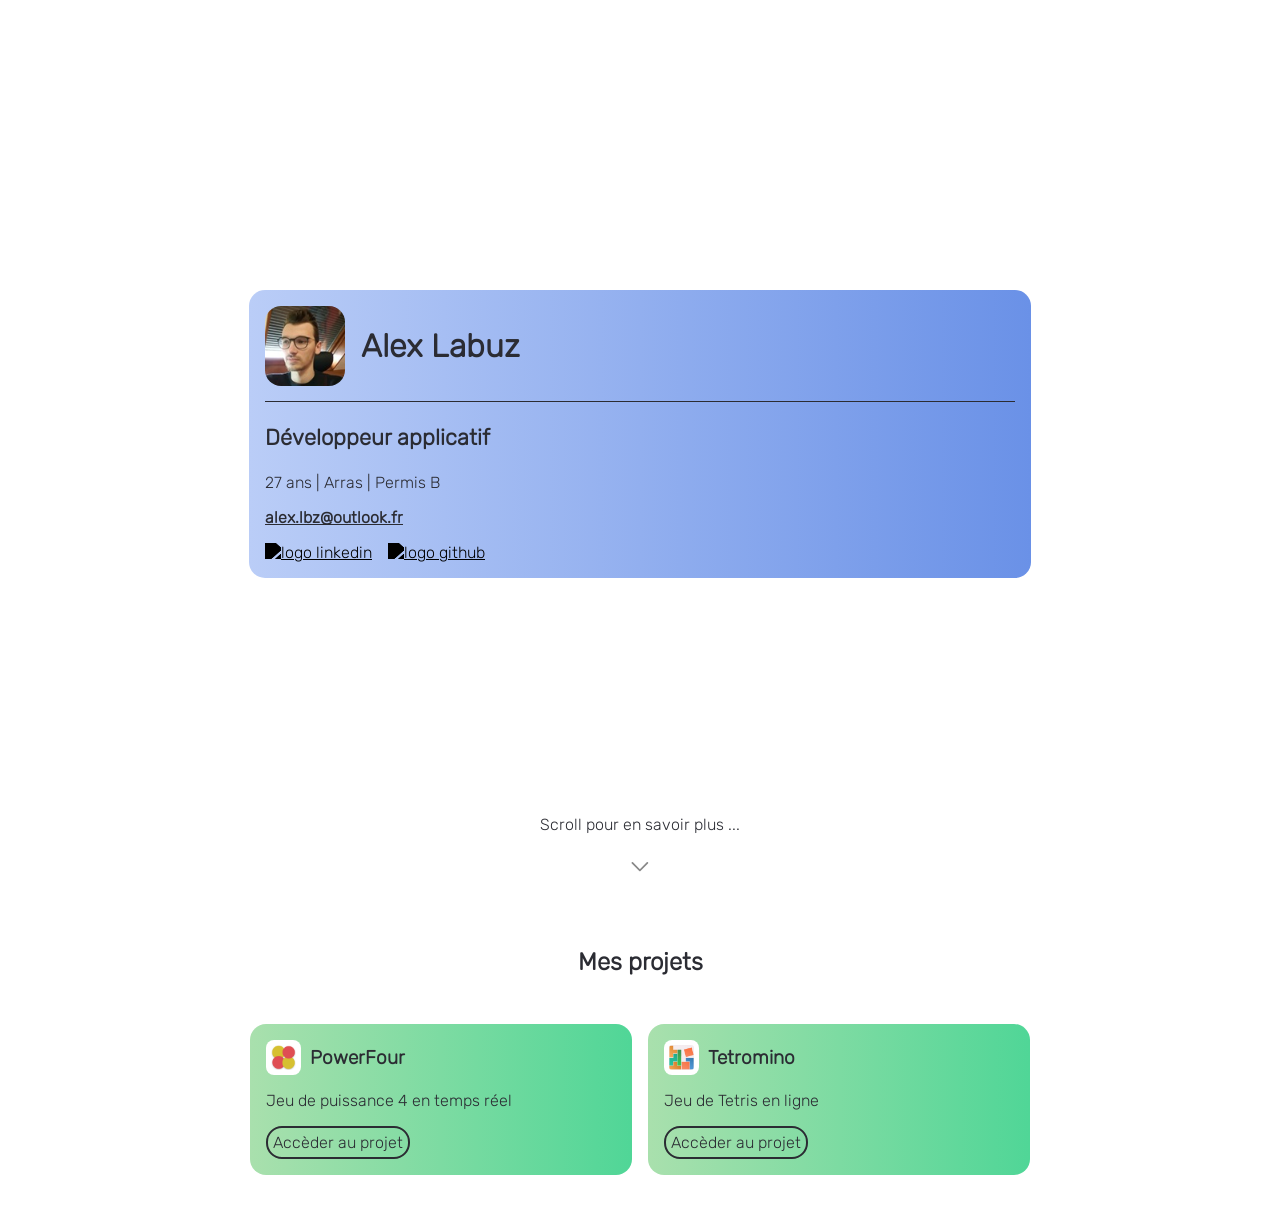
==== index.html @ 3a509311 "Merge branch 'main' of https://github.com/alexlabuz/my_skills" ====
<!doctype html>
<html lang="fr">
<head>
    <meta charset="utf-8">
    <meta name="viewport" content="width=device-width, initial-scale=1">
    <title>Alex Labuz</title>
    <link rel="stylesheet" href="base.css">
    <link rel="stylesheet" href="page.css">
    <link rel="icon" type="image/png" href="person.png" />
    <script defer src="https://umami.alexlabuz.fr/start.js" data-website-id="38d39261-a992-4c1c-b9b9-ffb3fb99ac56"></script>
</head>
<body>
    <div class="up_scroll" id="up_scroll_btn" style="right: -44px;">
        <img src="svg/up-arrow-19.svg" alt="">
    </div>

    <div class="main_section">
        <div class="profil">
            <div class="profil_title">
                <img src="images/profil_photo.jpg" alt="photo de profil"/>
                <h1>Alex Labuz</h1>
            </div>
            <hr class="line_profil">
            <p style="font-size: 22px; font-weight: bold;">Développeur applicatif</p>
            <p>27 ans | Arras | Permis B</p>
            <a class="link_email" href="mailto:alex.lbz@outlook.fr"><p>alex.lbz@outlook.fr</p></a>

            <div class="social_list">
                <a href="https://www.linkedin.com/in/alex-labuz/">
                    <img src="svg/linkedin_logo.svg" alt="logo linkedin">
                </a>
                <a href="https://github.com/alexlabuz">
                    <img src="svg/github_logo.svg" alt="logo github">
                </a>
            </div>
        </div>
        
        <div class="scroll_indication" id="id_scroll">
            <p>Scroll pour en savoir plus ...</p>
            <img src="svg/down-arrow-56.svg" alt=""/>
        </div>
    </div>
<!--
    <h2>Mes compétences</h2>
    <div class="list_bloc competence_background">

        <div class="bloc">
            <h3>Mobile</h3>
            <div class="list_competence">
                <div class="competence">
                    <img src="images/flutte.png" alt="flutter logo" class="bloc_img">
                    <p>Flutter</p>
                </div>
                <div class="competence">
                    <img src="images/kotlin.png" alt="kotlin logo" class="bloc_img">
                    <p>Natif Kotlin</p>
                </div>
                <div class="competence">
                    <img src="images/maui.png" alt="maui logo" class="bloc_img">
                    <p>.NET MAUI</p>
                </div>
            </div>
        </div>

        <div class="bloc">
            <h3>Web</h3>
            <div class="list_competence">
                <div class="competence">
                    <img src="images/javascript.jpg" alt="javascript logo" class="bloc_img">
                    <p>JavaScript</p>
                </div>
                <div class="competence">
                    <img src="images/typescript.png" alt="typescript logo" class="bloc_img">
                    <p>Typescript</p>
                </div>
                <div class="competence">
                    <img src="images/vue.png" alt="vuejs logo" class="bloc_img">
                    <p>Vue.js</p>
                </div>
                <div class="competence">
                    <img src="images/bootstrap.png" alt="bootstrap logo" class="bloc_img">
                    <p>Bootstrap</p>
                </div>
            </div>
        </div>

        <div class="bloc">
            <h3>Backend</h3>
            <div class="list_competence">
                <div class="competence">
                    <img src="images/php.png" alt="php logo" class="bloc_img">
                    <p>PHP</p>
                </div>
                <div class="competence">
                    <img src="images/firebase.png" alt="firebase logo" class="bloc_img">
                    <p>Firebase</p>
                </div>
                <div class="competence">
                    <img src="images/asp_net_core.png" alt="aspnet core logo" class="bloc_img">
                    <p>ASP.NET Core</p>
                </div>
                <div class="competence">
                    <img src="images/node.png" alt="expressjs logo" class="bloc_img">
                    <p>Express.js</p>
                </div>
            </div>
        </div>
        
        <div class="bloc">
            <h3>Cloud</h3>
            <div class="list_competence">
                <div class="competence">
                    <img src="images/heroku.png" alt="heroku logo" class="bloc_img">
                    <p>Heroku</p>
                </div>
                <div class="competence">
                    <img src="images/azure.png" alt="azure logo" class="bloc_img">
                    <p>Azure</p>
                </div>
                <div class="competence">
                    <img src="images/paas.png" alt="" class="bloc_img">
                    <p>PaaS</p>
                </div>
            </div>
        </div>
        
        <div class="bloc">
            <h3>Base de données</h3>
            <div class="list_competence">
                <div class="competence">
                    <img src="images/firebase.png" alt="" class="bloc_img">
                    <p>NoSQL</p>
                </div>
                <div class="competence">
                    <img src="images/mysql.png" alt="mysql logo" class="bloc_img">
                    <p>MySQL</p>
                </div>
                <div class="competence">
                    <img src="images/sqlserver.png" alt="sql server logo" class="bloc_img">
                    <p>SQL Server</p>
                </div>
            </div>
        </div>
        
        <div class="bloc">
            <h3>DevOps</h3>
            <div class="list_competence">
                <div class="competence">
                    <img src="images/azure_devops.png" alt="azure devops logo" class="bloc_img">
                    <p>Azure DevOps</p>
                </div>
                <div class="competence">
                    <img src="images/github.png" alt="github logo" class="bloc_img">
                    <p>GitHub</p>
                </div>
            </div>
        </div>
    </div>

    <div class="list_bloc competence_background">
        <div class="bloc language">
            <h3>Languages</h3>
            <div class="list_langage">
                <p>JavaScript</p>
                <p>Typescript</p>
                <p>Dart</p>
                <p>C#</p>
                <p>PHP</p>
                <p>Python</p>
                <p>SQL</p>
            </div>
        </div>
    </div>
-->
    <h2>Mes projets</h2>
    
    <div class="list_bloc project_background">

        <div class="bloc">
            <div class="title_project">
                <img class="bloc_img" src="images/powerfour.png" alt="powerfour logo"/>
                <h3>PowerFour</h3>
            </div>
            <p>Jeu de puissance 4 en temps réel</p>
            <a class="bloc_button" href="https://powerfour.alexlabuz.fr" target="_blank">Accèder au projet</a>
        </div>
    
        
        <div class="bloc">
            <div class="title_project">
                <img class="bloc_img" src="images/tetromino.png" alt="tetromino logo"/>
                <h3>Tetromino</h3>
            </div>
            <p>Jeu de Tetris en ligne</p>
            <a class="bloc_button" href="https://tetromino.alexlabuz.fr" target="_blank">Accèder au projet</a>
        </div>
    </div>

    <script src="script.js"></script>
</body>
</html>
---- base.css ----
@import url(page.css);

:root {
    --primary-color: #6a91e7;
    --secondary-color: #bacdf7;
    --background-color: #ffffff;
    --foreground-color: #2b2c33;

    --gradient-color-competence: linear-gradient(90deg, #ebc19f, #ecac77);
    --gradient-color-project: linear-gradient(90deg, #a9e0ad, #50d697);
}

@media (prefers-color-scheme: dark) {
    :root {
        --primary-color: #173064;
        --secondary-color: #4a5b83;
        --background-color: #0c141b;
        --foreground-color: #E0E1DD;
        
        --gradient-color-competence: linear-gradient(90deg, #7c6654, #694c34);
        --gradient-color-project: linear-gradient(90deg, #608062, #286d4d);
    }
}

@font-face {
    font-family: "Robik";
    src: url("Rubik-VariableFont_wght.woff2");
}

body{
    margin: 0;
    font-family: "Robik";
    background-color: var(--background-color);
    color: var(--foreground-color);
    display: flex;
    flex-direction: column;
    align-items: center;
    margin-bottom: 2em;
    animation: startAnimation 1s;
}

@keyframes startAnimation {
    from{opacity: 0;}
    to{opacity: 1;}
}

.main_section{
    height: 100vh;
    text-align: left;
}

/* Override element style */

h2{
    margin: 2em 0px 2em 0;
}

hr{
    background-color: var(--foreground-color);
    height: 1px;
    border: none;
}

/* Other */

.up_scroll{
    position: fixed;
    background-color: var(--foreground-color);
    bottom: 1em;
    right: 1em;
    padding: 7px;
    border-radius: 8px;
    width: 30px;
    height: 30px;
    cursor: pointer;
    transition: 0.5s;
}

.up_scroll img{
    width: 30px;
    filter: brightness(15);
}

@media (prefers-color-scheme: dark) {
    .up_scroll img{
        filter: none;
    }
}
---- page.css ----
/* --- background --- */
.diploma_background .bloc{
    background: var(--gradient-color-diploma);
}

.competence_background .bloc{
    background: var(--gradient-color-competence);
}

.project_background .bloc{
    background: var(--gradient-color-project);
}

/* --- Bloc system --- */

.list_bloc{
    display: flex;
    flex-wrap: wrap;
    justify-content: center;
    width: 100%;
    max-width: 1200px;
    gap: 1em;
}

.bloc{
    max-width: 350px;
    width: 82%;
    border-radius: 1em;
    padding: 1em;
}

.bloc h3{
    margin: 0;
    margin-bottom: 8px;
}

.bloc .bloc_button{
    display: inline-block;
    padding: 5px;
    border: 2px solid var(--foreground-color);
    color: var(--foreground-color);
    border-radius: 1em;
    cursor: pointer;
    transition: 0.5s;
    text-decoration: none;
    font-family: "Robik";
}

.bloc .bloc_button:hover{
    background-color: var(--background-color);
    color: var(--foreground-color);
}

.bloc .bloc_img{
    width: 25px;
    height: 25px;
    object-fit: contain;
    border-radius: 8px;
    padding: 5px;
    background-color: white;
}

/* --- Home page --- */

.main_section{
    display: flex;
    justify-content: center;
    align-items: center;
    width: 100%;
}

.profil{
    background: linear-gradient(90deg,var(--secondary-color), var(--primary-color));
    padding: 1em;
    border-radius: 1em;
    max-width: 750px;
    width: 82%;
    margin-bottom: 2em;
}

.profil_title{
    display: flex;
    gap: 1em;
    margin-bottom: 15px;
}

.profil_title img{
    width: 80px;
    height: 80px;
    border-radius: 1em;
}

.social_list{
    display: flex;
    gap: 1em;
}

.social_list img{
    height: 25px;
    filter: brightness(0);
}

.link_email{
    font-weight: bold;
    color: var(--foreground-color);
}

.scroll_indication{
    position: absolute;
    bottom: 1em;
    text-align: center;
    cursor: pointer;
}

.scroll_indication img{
    width: 30px;
    position: relative;
    animation: arrow_arrow_animation 2s infinite;
}

@keyframes arrow_arrow_animation {
    0%   {top: 0;}
    50%  {top: 0;}
    75%  {top: 12px;}
    100% {top: 0;}
}

@media (prefers-color-scheme: dark) {
    .profil, .bloc{
        box-shadow: 0 0 0;
    }
    .social_list img, .scroll_indication img{
        filter: brightness(15);
    }
    .link_email{
        color: var(--foreground-color);
    }
}

/* --- Mes compétences page --- */

.list_competence{
    display: flex;
    flex-direction: column;
    gap: 11px;
}

.competence{
    display: flex;
    align-items: center;
    gap: 1em;
}

.competence p {
    margin: 0;
    font-weight: bold;
}

.language{
    width: max-content;
    max-width: none;
    margin-top: 2em;
}

.language .list_langage {
    display: flex;
    flex-wrap: wrap;
    gap: 12px;
}

.language .list_langage p {
    margin: 0;
}

/* --- Mes projets --- */

.title_project{
    display: flex;
    align-items: center;
    gap: 9px;
}

.title_project h3 {
    margin: 0;
}
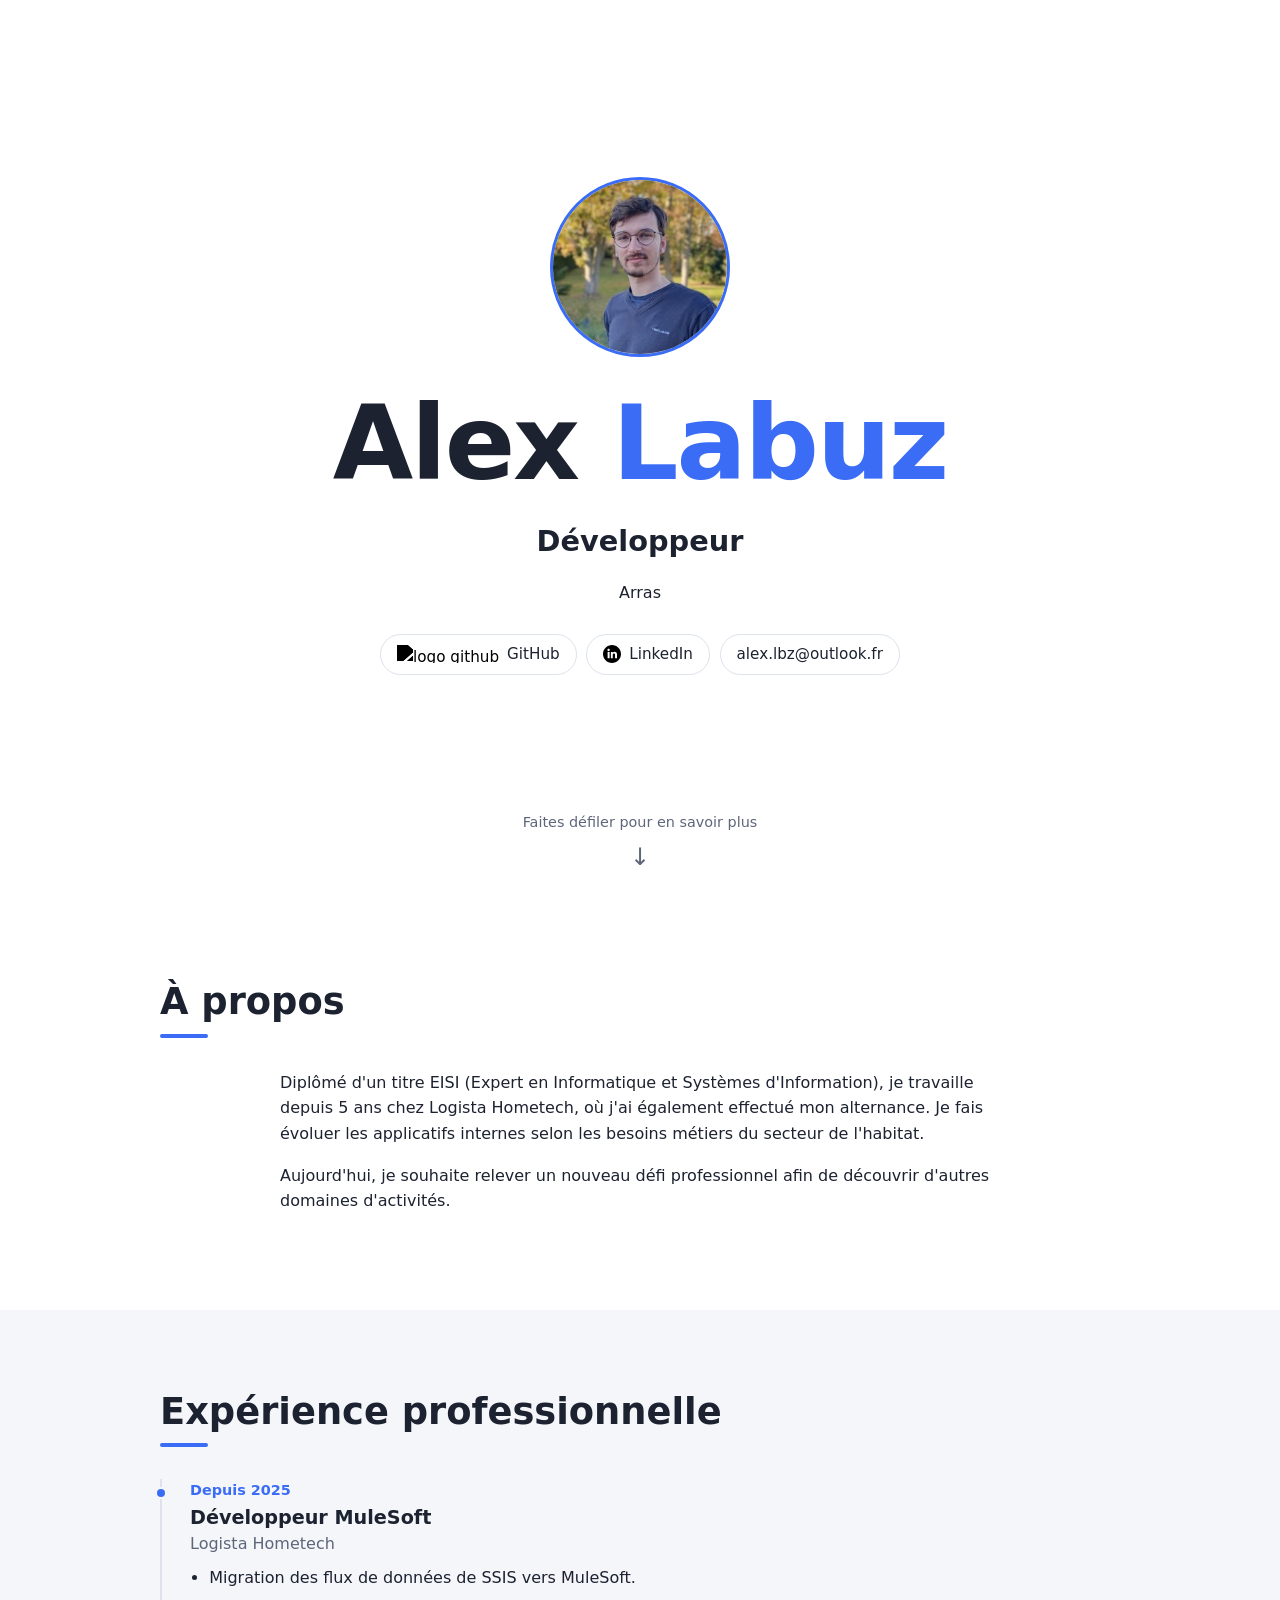
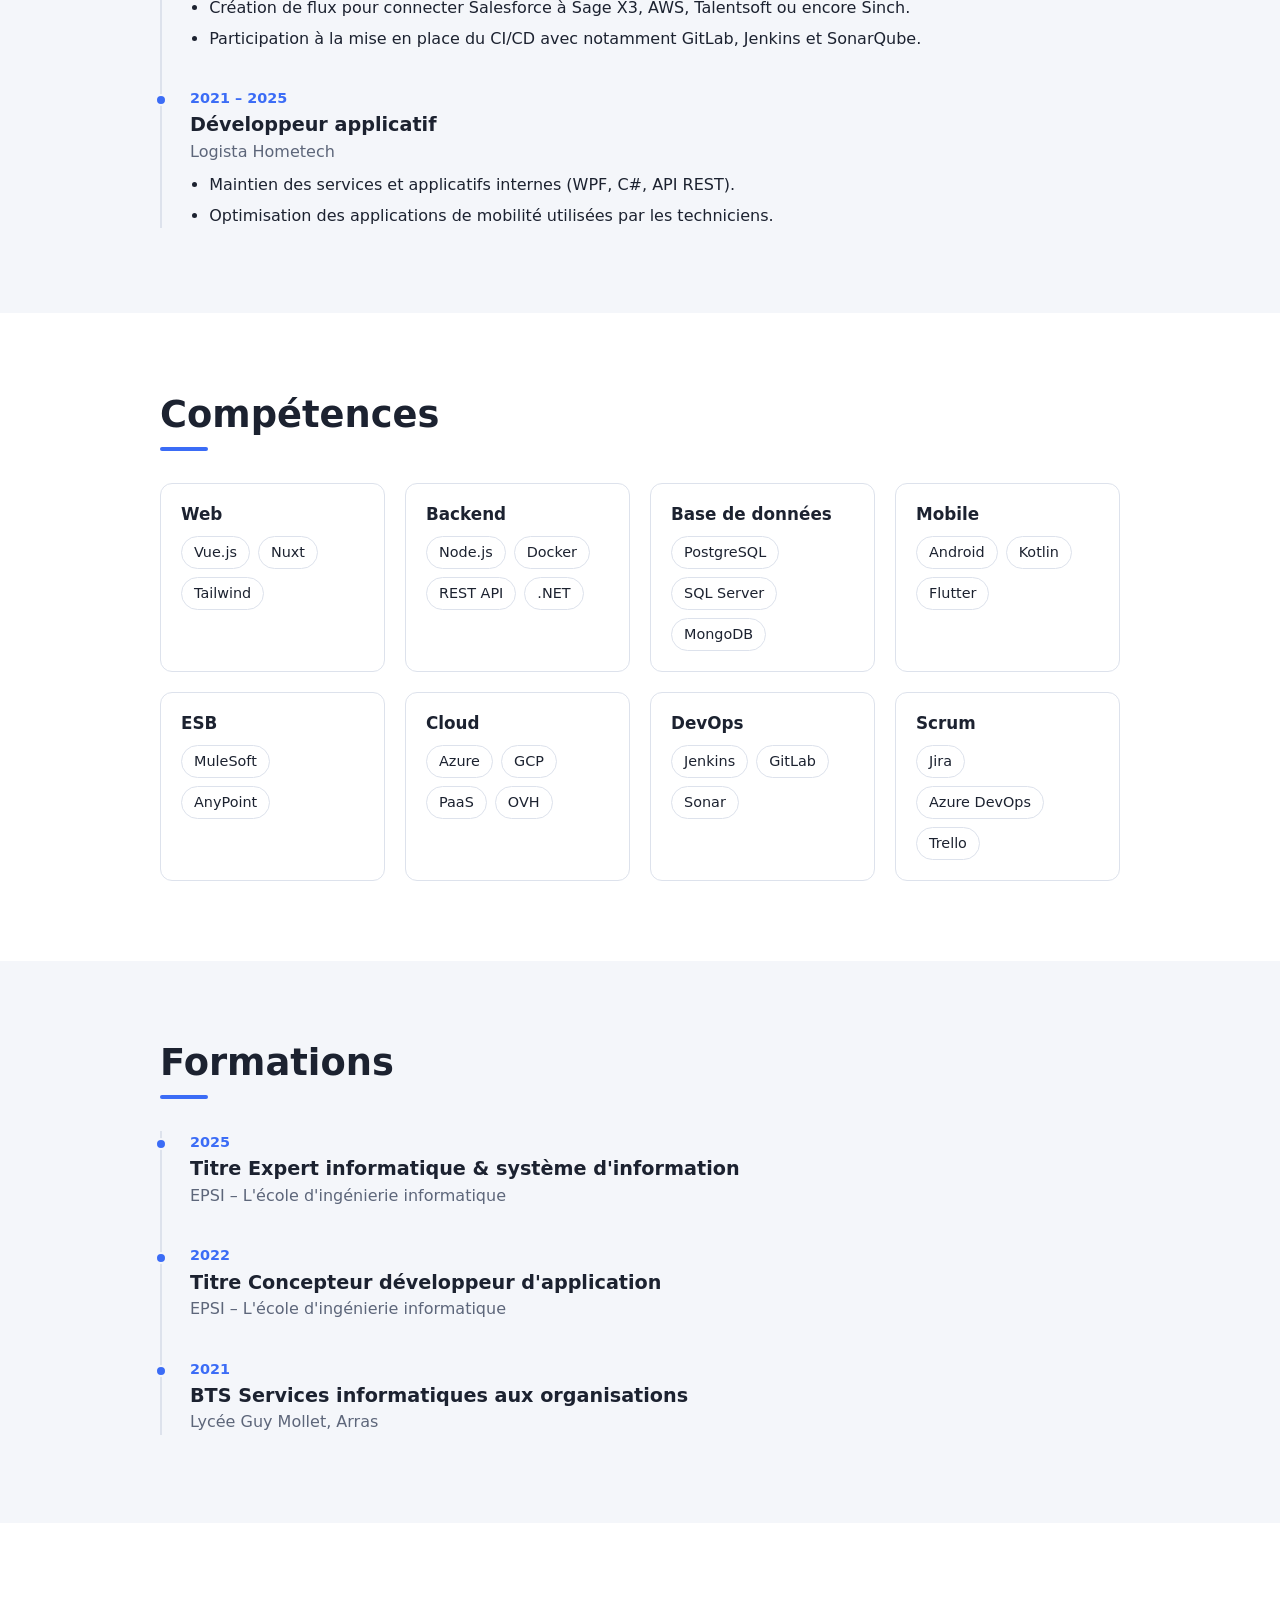
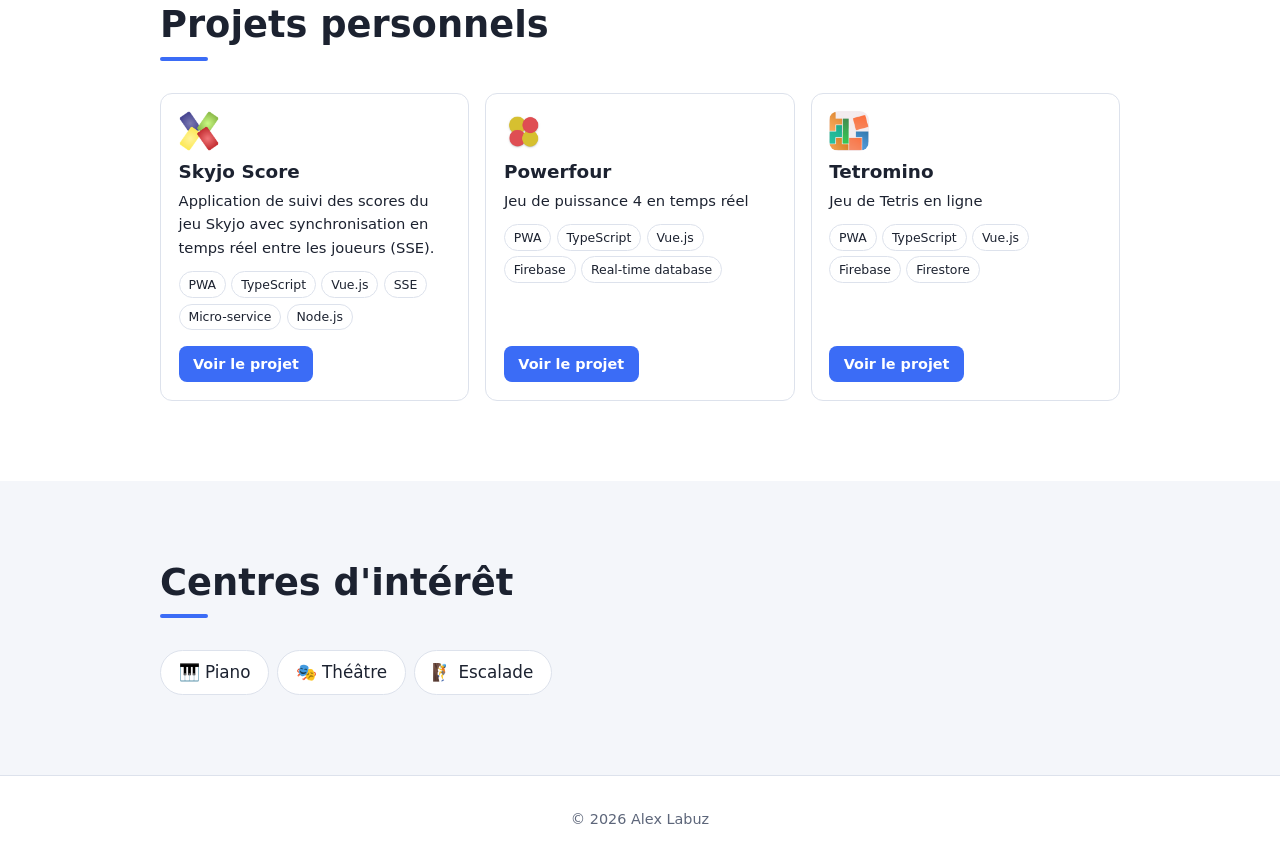
==== commit df441f62: "initial refonte" ====
--- a/index.html
+++ b/index.html
@@ -1,201 +1,322 @@
-<!doctype html>
+<!DOCTYPE html>
 <html lang="fr">
 <head>
-    <meta charset="utf-8">
-    <meta name="viewport" content="width=device-width, initial-scale=1">
-    <title>Alex Labuz</title>
-    <link rel="stylesheet" href="base.css">
-    <link rel="stylesheet" href="page.css">
-    <link rel="icon" type="image/png" href="person.png" />
-    <script defer src="https://umami.alexlabuz.fr/start.js" data-website-id="38d39261-a992-4c1c-b9b9-ffb3fb99ac56"></script>
+  <meta charset="UTF-8">
+  <meta name="viewport" content="width=device-width, initial-scale=1">
+
+  <!-- Indique au navigateur que la page gère le clair ET le sombre -->
+  <meta name="color-scheme" content="light dark">
+
+  <title>Alex Labuz</title>
+  <meta name="description" content="Portfolio d'Alex Labuz, développeur Full-Stack : Vue.js, Node.js, .NET, MuleSoft.">
+
+  <link rel="stylesheet" href="style.css">
+  <link rel="icon" type="image/png" href="person.png" />
+  <script src="script.js" defer></script>
+  <script defer src="https://umami.alexlabuz.fr/start.js" data-website-id="38d39261-a992-4c1c-b9b9-ffb3fb99ac56"></script>
 </head>
+
 <body>
     <div class="up_scroll" id="up_scroll_btn" style="right: -44px;">
         <img src="svg/up-arrow-19.svg" alt="">
     </div>
 
-    <div class="main_section">
-        <div class="profil">
-            <div class="profil_title">
-                <img src="images/profil_photo.jpg" alt="photo de profil"/>
-                <h1>Alex Labuz</h1>
-            </div>
-            <hr class="line_profil">
-            <p style="font-size: 22px; font-weight: bold;">Développeur applicatif</p>
-            <p>27 ans | Arras | Permis B</p>
-            <a class="link_email" href="mailto:alex.lbz@outlook.fr"><p>alex.lbz@outlook.fr</p></a>
-
-            <div class="social_list">
-                <a href="https://www.linkedin.com/in/alex-labuz/">
-                    <img src="svg/linkedin_logo.svg" alt="logo linkedin">
-                </a>
-                <a href="https://github.com/alexlabuz">
-                    <img src="svg/github_logo.svg" alt="logo github">
-                </a>
-            </div>
-        </div>
+  <!-- =====================================================================
+       COMMENT MODIFIER CE FICHIER ?
+       - Chaque section est délimitée par un grand commentaire.
+       - Pour changer un texte : modifie-le directement.
+       - Pour ajouter un élément (expérience, projet, formation, compétence) :
+         copie un bloc existant et colle-le juste à côté.
+       - Pour ajouter une image : remplace le bloc <div class="placeholder">
+         par <img src="images/mon-image.jpg" alt="Description">
+       ===================================================================== -->
+
+
+  <!-- =====================================================================
+       1. HERO (écran d'accueil en plein écran)
+       ===================================================================== -->
+  <header class="hero" id="accueil">
+    <div class="hero__content">
+
+      <!-- IMAGE : ta photo de profil
+           Remplace le <div> par : <img class="hero__photo" src="images/photo.jpg" alt="Alex Labuz"> -->
+      <img class="hero__photo" src="./images/profil.webp" alt="Alex Labuz">
+
+      <h1 class="hero__name">Alex <span class="accent">Labuz</span></h1>
+      <p class="hero__role">Développeur</p>
+      <p class="hero__city">Arras</p>
+
+      <!-- ACCÈS RAPIDES + CONTACT
+           Pour ajouter un lien : copie une ligne <li> et change l'adresse (href) et le texte.
+           Pour en supprimer un : supprime simplement la ligne. -->
+      <ul class="quick-links">
+        <li>
+          <a class="quick-link" href="https://github.com/alexlabuz" target="_blank" rel="noopener">
+            <span><img src="./svg/github_logo.svg" alt="logo github" /></span>
+            <span>GitHub</span>
+          </a>
+       </li>
+        <li>
+          <a class="quick-link" href="https://www.linkedin.com/in/alex-labuz/" target="_blank" rel="noopener">
+            <span><img src="./svg/linkedin_logo.svg" alt="logo github" /></span>
+            <span>LinkedIn</span>
+          </a>
+        </li>
+        <li><a class="quick-link" href="mailto:alex.lbz@outlook.fr">alex.lbz@outlook.fr</a></li>
+      </ul>
+    </div>
+
+    <!-- Indication de scroll : cliquable, descend vers la section suivante -->
+    <a class="hero__scroll" href="#apropos">
+      <span>Faites défiler pour en savoir plus</span>
+      <span class="hero__arrow" aria-hidden="true">↓</span>
+    </a>
+  </header>
+
+
+  <!-- Barre de navigation (apparaît une fois le hero passé) -->
+  <nav class="nav" aria-label="Navigation principale">
+    <a class="nav__brand" href="#accueil">Alex Labuz</a>
+    <ul class="nav__links">
+      <li><a href="#apropos">À propos</a></li>
+      <li><a href="#experience">Expérience</a></li>
+      <li><a href="#competences">Compétences</a></li>
+      <li><a href="#formations">Formations</a></li>
+      <li><a href="#projets">Projets</a></li>
+    </ul>
+  </nav>
+
+
+  <main>
+
+    <!-- =====================================================================
+         2. À PROPOS
+         ===================================================================== -->
+    <section class="section" id="apropos">
+      <h2 class="section__title">À propos</h2>
+
+      <div class="about">
+        <div class="about__text">
+          <p>
+            Diplômé d'un titre EISI (Expert en Informatique et Systèmes d'Information),
+            je travaille depuis 5 ans chez Logista Hometech, où j'ai également effectué mon alternance.
+            Je fais évoluer les applicatifs internes selon les besoins métiers du secteur de l'habitat.
+          </p>
+          <p>
+            Aujourd'hui, je souhaite relever un nouveau défi professionnel afin de découvrir
+            d'autres domaines d'activités.
+          </p>
+        </div>
+      </div>
+    </section>
+
+
+    <!-- =====================================================================
+         3. EXPÉRIENCE PROFESSIONNELLE
+         Pour ajouter une expérience : copie un bloc <article class="timeline__item">
+         ===================================================================== -->
+    <section class="section section--alt" id="experience">
+      <h2 class="section__title">Expérience professionnelle</h2>
+
+      <div class="timeline">
+
+        <article class="timeline__item">
+          <p class="timeline__date">Depuis 2025</p>
+          <h3 class="timeline__title">Développeur MuleSoft</h3>
+          <p class="timeline__place">Logista Hometech</p>
+          <ul>
+            <li>Migration des flux de données de SSIS vers MuleSoft.</li>
+            <li>Création de flux pour connecter Salesforce à Sage X3, AWS, Talentsoft ou encore Sinch.</li>
+            <li>Participation à la mise en place du CI/CD avec notamment GitLab, Jenkins et SonarQube.</li>
+          </ul>
+        </article>
+
+        <article class="timeline__item">
+          <p class="timeline__date">2021 – 2025</p>
+          <h3 class="timeline__title">Développeur applicatif</h3>
+          <p class="timeline__place">Logista Hometech</p>
+          <ul>
+            <li>Maintien des services et applicatifs internes (WPF, C#, API REST).</li>
+            <li>Optimisation des applications de mobilité utilisées par les techniciens.</li>
+          </ul>
+        </article>
+
+      </div>
+    </section>
+
+
+    <!-- =====================================================================
+         4. COMPÉTENCES
+         Pour ajouter une catégorie : copie un bloc <div class="skill">
+         Pour ajouter une compétence : ajoute un <li> dans la liste
+         ===================================================================== -->
+    <section class="section" id="competences">
+      <h2 class="section__title">Compétences</h2>
+
+      <div class="skills">
+
+        <div class="skill">
+          <h3>Web</h3>
+          <ul class="tags">
+            <li>Vue.js</li><li>Nuxt</li><li>Tailwind</li>
+          </ul>
+        </div>
+
+        <div class="skill">
+          <h3>Backend</h3>
+          <ul class="tags">
+            <li>Node.js</li><li>Docker</li><li>REST API</li><li>.NET</li>
+          </ul>
+        </div>
+
+        <div class="skill">
+          <h3>Base de données</h3>
+          <ul class="tags">
+            <li>PostgreSQL</li><li>SQL Server</li><li>MongoDB</li>
+          </ul>
+        </div>
+
+        <div class="skill">
+          <h3>Mobile</h3>
+          <ul class="tags">
+            <li>Android</li><li>Kotlin</li><li>Flutter</li>
+          </ul>
+        </div>
+
+        <div class="skill">
+          <h3>ESB</h3>
+          <ul class="tags">
+            <li>MuleSoft</li><li>AnyPoint</li>
+          </ul>
+        </div>
+
+        <div class="skill">
+          <h3>Cloud</h3>
+          <ul class="tags">
+            <li>Azure</li><li>GCP</li><li>PaaS</li><li>OVH</li>
+          </ul>
+        </div>
+
+        <div class="skill">
+          <h3>DevOps</h3>
+          <ul class="tags">
+            <li>Jenkins</li><li>GitLab</li><li>Sonar</li>
+          </ul>
+        </div>
+
+        <div class="skill">
+          <h3>Scrum</h3>
+          <ul class="tags">
+            <li>Jira</li><li>Azure DevOps</li><li>Trello</li>
+          </ul>
+        </div>
+
+      </div>
+    </section>
+
+
+    <!-- =====================================================================
+         5. FORMATIONS
+         ===================================================================== -->
+    <section class="section section--alt" id="formations">
+      <h2 class="section__title">Formations</h2>
+
+      <div class="timeline">
+
+        <article class="timeline__item">
+          <p class="timeline__date">2025</p>
+          <h3 class="timeline__title">Titre Expert informatique &amp; système d'information</h3>
+          <p class="timeline__place">EPSI – L'école d'ingénierie informatique</p>
+        </article>
+
+        <article class="timeline__item">
+          <p class="timeline__date">2022</p>
+          <h3 class="timeline__title">Titre Concepteur développeur d'application</h3>
+          <p class="timeline__place">EPSI – L'école d'ingénierie informatique</p>
+        </article>
+
+        <article class="timeline__item">
+          <p class="timeline__date">2021</p>
+          <h3 class="timeline__title">BTS Services informatiques aux organisations</h3>
+          <p class="timeline__place">Lycée Guy Mollet, Arras</p>
+        </article>
+
+      </div>
+    </section>
+
+
+    <!-- =====================================================================
+         6. PROJETS PERSONNELS
+         Pour ajouter un projet : copie un bloc <article class="project">
+         ===================================================================== -->
+    <section class="section" id="projets">
+      <h2 class="section__title">Projets personnels</h2>
+
+      <div class="projects">
+
+        <article class="project">
+          <div class="project__body">
+            <img class="project__image" src="./images/skyjoscore.png" alt="logo skyjo score">
+            <h3 class="project__title">Skyjo Score</h3>
+            <p>
+              Application de suivi des scores du jeu Skyjo avec synchronisation
+              en temps réel entre les joueurs (SSE).
+            </p>
+            <ul class="tags">
+              <li>PWA</li><li>TypeScript</li><li>Vue.js</li><li>SSE</li><li>Micro-service</li><li>Node.js</li>
+            </ul>
+            <!--<p class="project__note">En production : ~120 utilisateurs mensuels</p>-->
+            <a class="button" href="https://skyjoscore.allavi.fr/" target="_blank" rel="noopener">Voir le projet</a>
+          </div>
+        </article>
+
+        <article class="project">
+          <div class="project__body">
+            <img class="project__image" src="./images/powerfour.png" alt="logo powerfour">
+            <h3 class="project__title">Powerfour</h3>
+            <p>Jeu de puissance 4 en temps réel</p>
+            <ul class="tags">
+              <li>PWA</li><li>TypeScript</li><li>Vue.js</li><li>Firebase</li><li>Real-time database</li>
+            </ul>
+            <a class="button" href="https://powerfour.alexlabuz.fr/" target="_blank" rel="noopener">Voir le projet</a>
+          </div>
+        </article>
+
+        <article class="project">
+          <div class="project__body">
+            <img class="project__image" src="./images/tetromino.png" alt="logo tetromino">
+            <h3 class="project__title">Tetromino</h3>
+            <p>Jeu de Tetris en ligne</p>
+            <ul class="tags">
+              <li>PWA</li><li>TypeScript</li><li>Vue.js</li><li>Firebase</li><li>Firestore</li>
+            </ul>
+            <a class="button" href="https://tetromino.alexlabuz.fr/" target="_blank" rel="noopener">Voir le projet</a>
+          </div>
+        </article>
         
-        <div class="scroll_indication" id="id_scroll">
-            <p>Scroll pour en savoir plus ...</p>
-            <img src="svg/down-arrow-56.svg" alt=""/>
-        </div>
-    </div>
-<!--
-    <h2>Mes compétences</h2>
-    <div class="list_bloc competence_background">
-
-        <div class="bloc">
-            <h3>Mobile</h3>
-            <div class="list_competence">
-                <div class="competence">
-                    <img src="images/flutte.png" alt="flutter logo" class="bloc_img">
-                    <p>Flutter</p>
-                </div>
-                <div class="competence">
-                    <img src="images/kotlin.png" alt="kotlin logo" class="bloc_img">
-                    <p>Natif Kotlin</p>
-                </div>
-                <div class="competence">
-                    <img src="images/maui.png" alt="maui logo" class="bloc_img">
-                    <p>.NET MAUI</p>
-                </div>
-            </div>
-        </div>
-
-        <div class="bloc">
-            <h3>Web</h3>
-            <div class="list_competence">
-                <div class="competence">
-                    <img src="images/javascript.jpg" alt="javascript logo" class="bloc_img">
-                    <p>JavaScript</p>
-                </div>
-                <div class="competence">
-                    <img src="images/typescript.png" alt="typescript logo" class="bloc_img">
-                    <p>Typescript</p>
-                </div>
-                <div class="competence">
-                    <img src="images/vue.png" alt="vuejs logo" class="bloc_img">
-                    <p>Vue.js</p>
-                </div>
-                <div class="competence">
-                    <img src="images/bootstrap.png" alt="bootstrap logo" class="bloc_img">
-                    <p>Bootstrap</p>
-                </div>
-            </div>
-        </div>
-
-        <div class="bloc">
-            <h3>Backend</h3>
-            <div class="list_competence">
-                <div class="competence">
-                    <img src="images/php.png" alt="php logo" class="bloc_img">
-                    <p>PHP</p>
-                </div>
-                <div class="competence">
-                    <img src="images/firebase.png" alt="firebase logo" class="bloc_img">
-                    <p>Firebase</p>
-                </div>
-                <div class="competence">
-                    <img src="images/asp_net_core.png" alt="aspnet core logo" class="bloc_img">
-                    <p>ASP.NET Core</p>
-                </div>
-                <div class="competence">
-                    <img src="images/node.png" alt="expressjs logo" class="bloc_img">
-                    <p>Express.js</p>
-                </div>
-            </div>
-        </div>
-        
-        <div class="bloc">
-            <h3>Cloud</h3>
-            <div class="list_competence">
-                <div class="competence">
-                    <img src="images/heroku.png" alt="heroku logo" class="bloc_img">
-                    <p>Heroku</p>
-                </div>
-                <div class="competence">
-                    <img src="images/azure.png" alt="azure logo" class="bloc_img">
-                    <p>Azure</p>
-                </div>
-                <div class="competence">
-                    <img src="images/paas.png" alt="" class="bloc_img">
-                    <p>PaaS</p>
-                </div>
-            </div>
-        </div>
-        
-        <div class="bloc">
-            <h3>Base de données</h3>
-            <div class="list_competence">
-                <div class="competence">
-                    <img src="images/firebase.png" alt="" class="bloc_img">
-                    <p>NoSQL</p>
-                </div>
-                <div class="competence">
-                    <img src="images/mysql.png" alt="mysql logo" class="bloc_img">
-                    <p>MySQL</p>
-                </div>
-                <div class="competence">
-                    <img src="images/sqlserver.png" alt="sql server logo" class="bloc_img">
-                    <p>SQL Server</p>
-                </div>
-            </div>
-        </div>
-        
-        <div class="bloc">
-            <h3>DevOps</h3>
-            <div class="list_competence">
-                <div class="competence">
-                    <img src="images/azure_devops.png" alt="azure devops logo" class="bloc_img">
-                    <p>Azure DevOps</p>
-                </div>
-                <div class="competence">
-                    <img src="images/github.png" alt="github logo" class="bloc_img">
-                    <p>GitHub</p>
-                </div>
-            </div>
-        </div>
-    </div>
-
-    <div class="list_bloc competence_background">
-        <div class="bloc language">
-            <h3>Languages</h3>
-            <div class="list_langage">
-                <p>JavaScript</p>
-                <p>Typescript</p>
-                <p>Dart</p>
-                <p>C#</p>
-                <p>PHP</p>
-                <p>Python</p>
-                <p>SQL</p>
-            </div>
-        </div>
-    </div>
--->
-    <h2>Mes projets</h2>
-    
-    <div class="list_bloc project_background">
-
-        <div class="bloc">
-            <div class="title_project">
-                <img class="bloc_img" src="images/powerfour.png" alt="powerfour logo"/>
-                <h3>PowerFour</h3>
-            </div>
-            <p>Jeu de puissance 4 en temps réel</p>
-            <a class="bloc_button" href="https://powerfour.alexlabuz.fr" target="_blank">Accèder au projet</a>
-        </div>
-    
-        
-        <div class="bloc">
-            <div class="title_project">
-                <img class="bloc_img" src="images/tetromino.png" alt="tetromino logo"/>
-                <h3>Tetromino</h3>
-            </div>
-            <p>Jeu de Tetris en ligne</p>
-            <a class="bloc_button" href="https://tetromino.alexlabuz.fr" target="_blank">Accèder au projet</a>
-        </div>
-    </div>
-
-    <script src="script.js"></script>
+
+      </div>
+    </section>
+
+    <!-- =====================================================================
+         7. CENTRES D'INTÉRÊT
+         ===================================================================== -->
+    <section class="section section--alt" id="interets">
+      <h2 class="section__title">Centres d'intérêt</h2>
+      <ul class="tags tags--large">
+        <li>🎹 Piano</li>
+        <li>🎭 Théâtre</li>
+        <li>🧗 Escalade</li>
+      </ul>
+    </section>
+
+
+  </main>
+
+
+  <footer class="footer">
+    <p>© <span id="year">2026</span> Alex Labuz</p>
+  </footer>
+
 </body>
-</html>
+</html>
--- a/style.css
+++ b/style.css
@@ -0,0 +1,418 @@
+/* ==========================================================================
+   STYLE DU PORTFOLIO
+   Sommaire :
+   1. Variables (couleurs, polices, espacements)  <-- à modifier en priorité
+   2. Mode sombre (automatique)
+   3. Base
+   4. Hero (plein écran)
+   5. Navigation
+   6. Sections
+   7. Composants (à propos, timeline, compétences, projets, contact)
+   8. Placeholders d'images
+   9. Responsive
+   ========================================================================== */
+
+
+/* --------------------------------------------------------------------------
+   1. VARIABLES — change ici les couleurs et les polices de tout le site
+   -------------------------------------------------------------------------- */
+:root {
+  /* Couleurs (mode clair) */
+  --color-bg:        #ffffff;
+  --color-bg-alt:    #f4f6fa;   /* fond des sections alternées */
+  --color-surface:   #ffffff;   /* fond des cartes */
+  --color-text:      #1c2230;
+  --color-muted:     #5d667a;
+  --color-accent:    #3b6cf6;   /* couleur principale */
+  --color-border:    #dde2ec;
+  --color-placeholder: #e6eaf2;
+
+  /* Typographie */
+  --font-main: system-ui, -apple-system, "Segoe UI", Roboto, Helvetica, Arial, sans-serif;
+
+  /* Mise en page */
+  --max-width: 960px;
+  --radius: 12px;
+  --nav-height: 60px;
+}
+
+
+/* --------------------------------------------------------------------------
+   2. MODE SOMBRE — activé automatiquement selon les réglages de l'appareil
+   On ne redéfinit que les variables : tout le reste s'adapte tout seul.
+   -------------------------------------------------------------------------- */
+@media (prefers-color-scheme: dark) {
+  :root {
+    --color-bg:        #0f131b;
+    --color-bg-alt:    #151a24;
+    --color-surface:   #1b2130;
+    --color-text:      #e8ecf4;
+    --color-muted:     #9aa4b8;
+    --color-accent:    #7b9bff;
+    --color-border:    #2a3245;
+    --color-placeholder: #232a3b;
+  }
+}
+
+
+/* --------------------------------------------------------------------------
+   3. BASE
+   -------------------------------------------------------------------------- */
+*, *::before, *::after { box-sizing: border-box; }
+
+html {
+  scroll-behavior: smooth;
+  scroll-padding-top: var(--nav-height);   /* évite que la nav cache les titres */
+}
+
+body {
+  margin: 0;
+  font-family: var(--font-main);
+  line-height: 1.6;
+  color: var(--color-text);
+  background: var(--color-bg);
+}
+
+h1, h2, h3 { line-height: 1.2; margin: 0; }
+p { margin: 0 0 1rem; }
+ul { margin: 0; padding: 0; }
+a { color: var(--color-accent); }
+
+.accent { color: var(--color-accent); }
+
+
+/* --------------------------------------------------------------------------
+   4. HERO — présentation en plein écran
+   -------------------------------------------------------------------------- */
+.hero {
+  min-height: 100vh;
+  min-height: 100svh;               /* hauteur réelle sur mobile */
+  display: flex;
+  flex-direction: column;
+  align-items: center;
+  justify-content: center;
+  text-align: center;
+  padding: 2rem 1.5rem 5rem;
+  position: relative;
+}
+
+/* Photo de profil ronde en haut du hero */
+.hero__photo {
+  width: clamp(140px, 22vw, 180px);
+  aspect-ratio: 1 / 1;
+  margin: 0 auto 1.5rem;
+  border-radius: 50%;
+  padding: 0;
+}
+img.hero__photo {
+  display: block;
+  object-fit: cover;
+  border: 3px solid var(--color-accent);
+}
+
+/* Accès rapides + contact (GitHub, LinkedIn, email...) */
+.quick-links {
+  display: flex;
+  flex-wrap: wrap;
+  justify-content: center;
+  gap: .6rem;
+  list-style: none;
+  margin-top: 1.75rem;
+}
+.quick-link {
+  display: flex;
+  gap: 8px;
+  align-items: center;
+  padding: .45rem 1rem;
+  border: 1px solid var(--color-border);
+  border-radius: 999px;
+  background: var(--color-surface);
+  color: var(--color-text);
+  text-decoration: none;
+  font-size: .95rem;
+  transition: border-color .2s, color .2s;
+}
+.quick-link:hover { border-color: var(--color-accent); color: var(--color-accent); }
+
+.quick-link span{
+  display: inline-flex;
+}
+.quick-link img{
+    height: 18px;
+    filter: brightness(0);
+}
+
+@media (prefers-color-scheme: dark) {
+  .quick-link img{
+    filter: brightness(15);
+  }
+}
+
+.hero__name    { font-size: clamp(3rem, 10vw, 6.5rem); font-weight: 800; letter-spacing: -0.02em; }
+.hero__role    { font-size: clamp(1.2rem, 3vw, 1.8rem); font-weight: 600; margin-top: .75rem; }
+.hero__city    { font-size: clamp(1rem, 1vw, 1.2rem); font-weight: 500; margin-top: .7rem; }
+
+/* Texte "Faites défiler" en bas de l'écran */
+.hero__scroll {
+  position: absolute;
+  bottom: 1.5rem;
+  left: 50%;
+  transform: translateX(-50%);
+  display: flex;
+  flex-direction: column;
+  align-items: center;
+  gap: .25rem;
+  color: var(--color-muted);
+  text-decoration: none;
+  font-size: .9rem;
+  white-space: nowrap;
+}
+.hero__scroll:hover { color: var(--color-accent); }
+
+.hero__arrow {
+  font-size: 1.5rem;
+  animation: bounce 1.8s ease-in-out infinite;
+}
+
+@keyframes bounce {
+  0%, 100% { transform: translateY(0); }
+  50%      { transform: translateY(8px); }
+}
+
+
+/* --------------------------------------------------------------------------
+   5. NAVIGATION — fixe en haut, visible après le hero (voir script.js)
+   -------------------------------------------------------------------------- */
+.nav {
+  position: fixed;
+  top: 0; left: 0; right: 0;
+  height: var(--nav-height);
+  display: flex;
+  align-items: center;
+  justify-content: space-between;
+  padding: 0 1.5rem;
+  background: color-mix(in srgb, var(--color-bg) 85%, transparent);
+  backdrop-filter: blur(10px);
+  border-bottom: 1px solid var(--color-border);
+  z-index: 10;
+
+  /* cachée par défaut */
+  transform: translateY(-100%);
+  transition: transform .3s ease;
+}
+.nav.is-visible { transform: translateY(0); }
+
+.nav__brand {
+  font-weight: 800;
+  font-size: 1.2rem;
+  text-decoration: none;
+  color: var(--color-text);
+}
+
+.nav__links {
+  display: flex;
+  gap: 1.25rem;
+  list-style: none;
+}
+.nav__links a {
+  color: var(--color-muted);
+  text-decoration: none;
+  font-size: .95rem;
+}
+.nav__links a:hover { color: var(--color-accent); }
+
+
+/* --------------------------------------------------------------------------
+   6. SECTIONS
+   -------------------------------------------------------------------------- */
+.section {
+  padding: 5rem 1.5rem;
+}
+.section > * {
+  max-width: var(--max-width);
+  margin-left: auto;
+  margin-right: auto;
+}
+.section--alt { background: var(--color-bg-alt); }
+
+.section__title {
+  font-size: clamp(1.7rem, 4vw, 2.3rem);
+  margin-bottom: 2rem;
+}
+.section__title::after {
+  content: "";
+  display: block;
+  width: 48px;
+  height: 4px;
+  margin-top: .6rem;
+  background: var(--color-accent);
+  border-radius: 2px;
+}
+
+
+/* --------------------------------------------------------------------------
+   7. COMPOSANTS
+   -------------------------------------------------------------------------- */
+
+/* --- À propos --- */
+.about {
+  max-width: 720px;
+}
+
+/* --- Timeline (expérience + formations) --- */
+.timeline {
+  border-left: 2px solid var(--color-border);
+  padding-left: 1.75rem;
+}
+.timeline__item {
+  position: relative;
+  margin-bottom: 2.25rem;
+}
+.timeline__item:last-child { margin-bottom: 0; }
+.timeline__item::before {            /* le point sur la ligne */
+  content: "";
+  position: absolute;
+  left: calc(-1.75rem - 7px);
+  top: .45rem;
+  width: 12px; height: 12px;
+  border-radius: 50%;
+  background: var(--color-accent);
+  border: 2px solid var(--color-bg);
+}
+.section--alt .timeline__item::before { border-color: var(--color-bg-alt); }
+
+.timeline__date  { color: var(--color-accent); font-weight: 600; font-size: .9rem; margin-bottom: .2rem; }
+.timeline__title { font-size: 1.2rem; }
+.timeline__place { color: var(--color-muted); margin: .15rem 0 .5rem; }
+.timeline__item ul { padding-left: 1.2rem; }
+.timeline__item li { margin-bottom: .3rem; }
+
+/* --- Tags (petites pastilles) --- */
+.tags {
+  display: flex;
+  flex-wrap: wrap;
+  gap: .5rem;
+  list-style: none;
+}
+.tags li {
+  padding: .25rem .75rem;
+  border: 1px solid var(--color-border);
+  border-radius: 999px;
+  font-size: .9rem;
+  background: var(--color-bg);
+}
+.tags--large li { font-size: 1.05rem; padding: .5rem 1.1rem; background: var(--color-surface); }
+
+/* --- Compétences --- */
+.skills {
+  display: grid;
+  grid-template-columns: repeat(auto-fill, minmax(220px, 1fr));
+  gap: 1.25rem;
+}
+.skill {
+  padding: 1.25rem;
+  background: var(--color-surface);
+  border: 1px solid var(--color-border);
+  border-radius: var(--radius);
+}
+.skill h3 { font-size: 1.05rem; margin-bottom: .75rem; }
+
+/* --- Projets --- */
+/* Les projets s'affichent en grille : 3 colonnes sur grand écran,
+   2 sur tablette, 1 sur mobile (ajuste 260px pour changer la largeur mini d'une carte) */
+.projects {
+  display: grid;
+  grid-template-columns: repeat(auto-fit, minmax(260px, 1fr));
+  gap: 1rem;
+}
+.project {
+  display: flex;
+  background: var(--color-surface);
+  border: 1px solid var(--color-border);
+  border-radius: var(--radius);
+  overflow: hidden;
+}
+.project__body {
+  display: flex;
+  flex-direction: column;
+  align-items: flex-start;
+  width: 100%;
+  padding: 1.1rem;
+}
+.project__title { font-size: 1.15rem; margin-bottom: .35rem; }
+.project__body p { font-size: .92rem; margin-bottom: .75rem; }
+.project__note  { color: var(--color-muted); font-size: .85rem; margin: .75rem 0 0; }
+
+/* Petite icône à gauche du titre au lieu d'un bloc au-dessus */
+.project__image {
+  width: 40px;
+  aspect-ratio: 1 / 1;
+  margin: 0 0 .6rem;
+  border-radius: .6rem;
+}
+img.project__image{object-fit: cover;}
+
+/* Les tags restent compacts, et le bouton se cale en bas de la carte */
+.project .tags { gap: .35rem; margin-bottom: 1rem; }
+.project .tags li { font-size: .78rem; padding: .15rem .55rem; }
+.project .button { margin-top: auto; }
+
+/* Bouton (optionnel, pour les liens de projets) */
+.button {
+  display: inline-block;
+  margin-top: 1rem;
+  padding: .4rem .9rem;
+  font-size: .9rem;
+  background: var(--color-accent);
+  color: var(--color-bg);
+  border-radius: 8px;
+  text-decoration: none;
+  font-weight: 600;
+}
+
+/* --- Footer --- */
+.footer {
+  padding: 2rem 1.5rem;
+  text-align: center;
+  color: var(--color-muted);
+  font-size: .9rem;
+  border-top: 1px solid var(--color-border);
+}
+.footer p { margin: 0; }
+
+
+/* --------------------------------------------------------------------------
+   9. RESPONSIVE (tablette / mobile)
+   -------------------------------------------------------------------------- */
+@media (max-width: 720px) {
+  .nav__links { display: none; }       /* menu masqué sur mobile pour rester simple */
+  .nav        { justify-content: center; }
+
+  .section { padding: 3.5rem 1.25rem; }
+
+  .project { grid-template-columns: 1fr; }
+}
+
+.up_scroll{
+    position: fixed;
+    background-color: var(--color-accent);
+    bottom: 1em;
+    right: 1em;
+    padding: 9px;
+    border-radius: 8px;
+    cursor: pointer;
+    transition: 0.5s;
+    display: flex;
+    z-index: 1;
+}
+
+.up_scroll img{
+    width: 20px;
+    filter: invert(1);
+}
+
+@media (prefers-color-scheme: dark) {
+    .up_scroll img{
+        filter: none;
+    }
+}
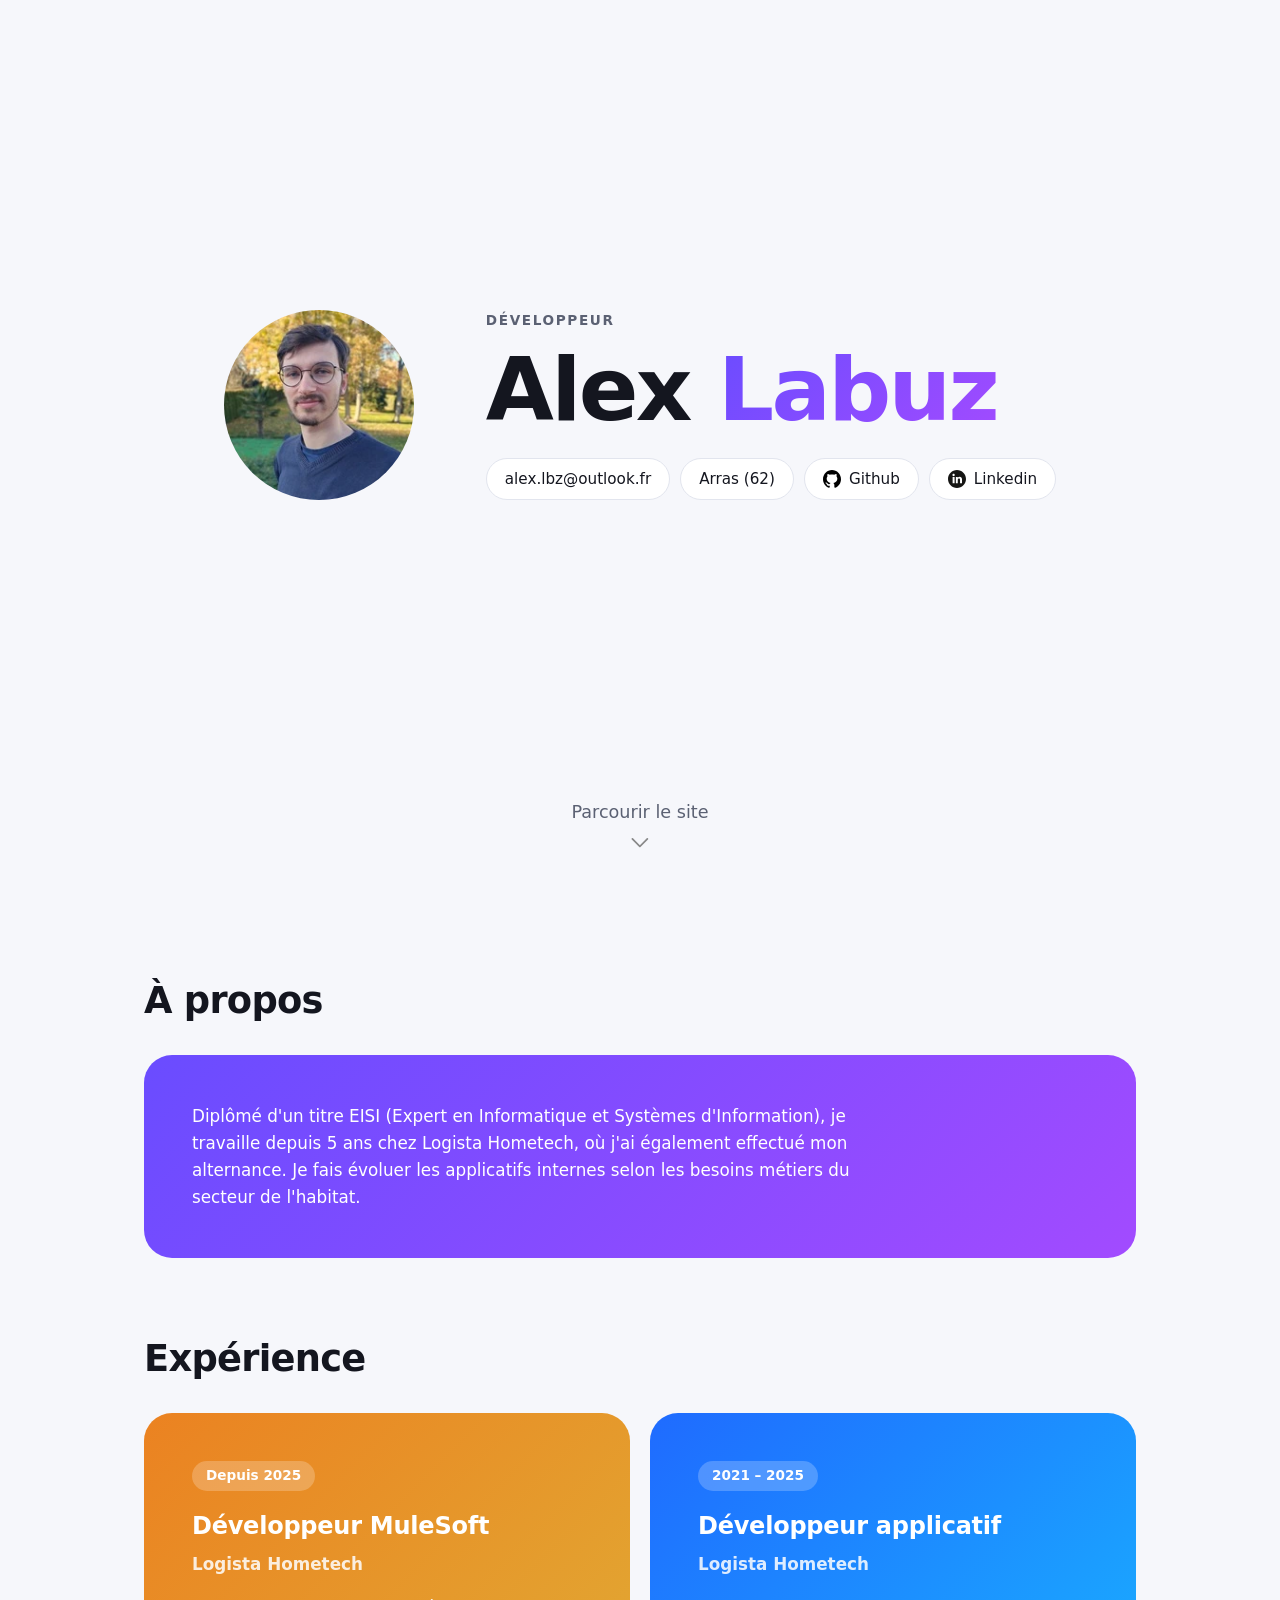
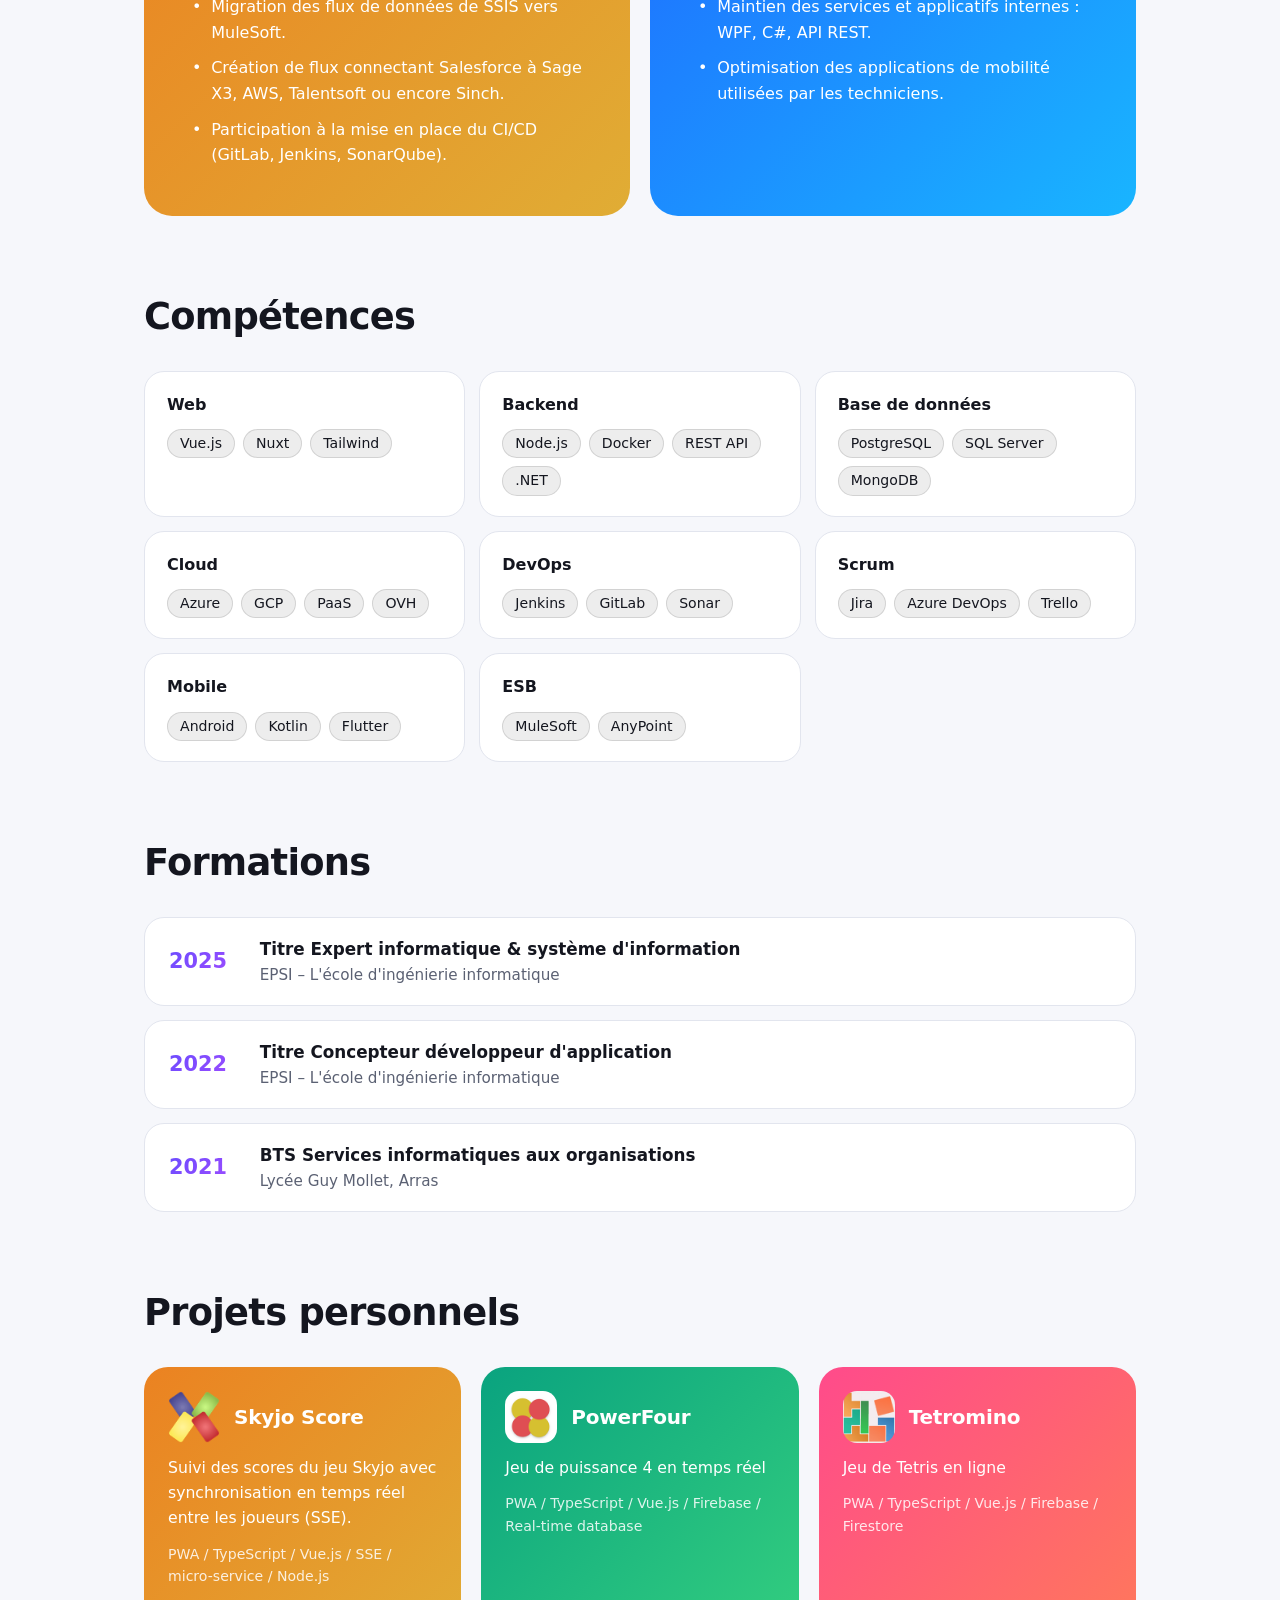
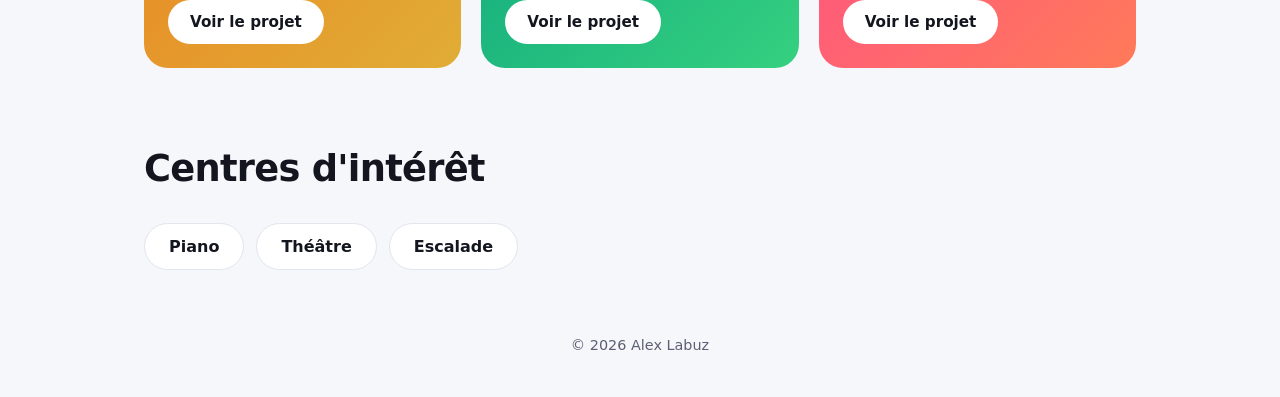
==== commit e415a316: "Update refonte" ====
--- a/index.html
+++ b/index.html
@@ -3,320 +3,236 @@
 <head>
   <meta charset="UTF-8">
   <meta name="viewport" content="width=device-width, initial-scale=1">
-
-  <!-- Indique au navigateur que la page gère le clair ET le sombre -->
   <meta name="color-scheme" content="light dark">
-
   <title>Alex Labuz</title>
   <meta name="description" content="Portfolio d'Alex Labuz, développeur Full-Stack : Vue.js, Node.js, .NET, MuleSoft.">
-
   <link rel="stylesheet" href="style.css">
   <link rel="icon" type="image/png" href="person.png" />
-  <script src="script.js" defer></script>
   <script defer src="https://umami.alexlabuz.fr/start.js" data-website-id="38d39261-a992-4c1c-b9b9-ffb3fb99ac56"></script>
 </head>
-
 <body>
-    <div class="up_scroll" id="up_scroll_btn" style="right: -44px;">
-        <img src="svg/up-arrow-19.svg" alt="">
+  <div class="up_scroll closed" id="up_scroll_btn">
+      <img src="svg/up-arrow.svg" alt="">
+  </div>
+
+  <!--
+    ============================================================
+    COMMENT AJOUTER DU CONTENU ?
+    Chaque section ci-dessous contient un bloc « modèle » : il suffit
+    de le copier-coller à la suite d'un bloc existant et de changer le texte.
+    Aucune modification du CSS n'est nécessaire.
+    Les cartes colorées changent automatiquement de couleur.
+    (Option : ajouter c-violet, c-bleu, c-rose, c-vert ou c-orange
+     sur une carte pour forcer sa couleur.)
+    ============================================================
+  -->
+
+  <!-- ============ HERO (plein écran) ============ -->
+  <header class="hero" id="accueil">
+    <div class="hero-inner">
+      <img class="photo" src="./images/profil.webp" alt="Alex Labuz">
+
+      <div class="hero-text">
+        <p class="eyebrow">Développeur</p>
+        <h1>Alex <span>Labuz</span></h1>
+
+        <!--
+          Liens de contact : copie un <li> pour en ajouter un.
+          - Sans icône : <li><a href="...">Texte</a></li>
+          - Avec icône : ajoute <img class="ico" src="./svg/xxx.svg" alt=""> avant le texte.
+            Les icônes noires passent automatiquement en blanc en mode sombre.
+            Pour une icône en couleur, ajoute aussi la classe ico-color :
+            <img class="ico ico-color" ...>
+        -->
+        <ul class="contact">
+          <li><a href="mailto:alex.lbz@outlook.fr" data-umami-event="click" data-umami-event-type="email">alex.lbz@outlook.fr</a></li>
+          <li><span>Arras (62)</span></li>
+          <li>
+            <a href="https://github.com/alexlabuz" target="_blank" rel="noopener" data-umami-event="click" data-umami-event-type="github">
+              <img class="ico" src="./svg/github_logo.svg" alt="">
+              Github
+            </a>
+          </li>
+          <li>
+            <a href="https://www.linkedin.com/in/alex-labuz/" target="_blank" rel="noopener" data-umami-event="click" data-umami-event-type="linkedin">
+              <img class="ico" src="./svg/linkedin_logo.svg" alt="">
+              Linkedin
+            </a>
+          </li>
+        </ul>
+      </div>
     </div>
 
-  <!-- =====================================================================
-       COMMENT MODIFIER CE FICHIER ?
-       - Chaque section est délimitée par un grand commentaire.
-       - Pour changer un texte : modifie-le directement.
-       - Pour ajouter un élément (expérience, projet, formation, compétence) :
-         copie un bloc existant et colle-le juste à côté.
-       - Pour ajouter une image : remplace le bloc <div class="placeholder">
-         par <img src="images/mon-image.jpg" alt="Description">
-       ===================================================================== -->
-
-
-  <!-- =====================================================================
-       1. HERO (écran d'accueil en plein écran)
-       ===================================================================== -->
-  <header class="hero" id="accueil">
-    <div class="hero__content">
-
-      <!-- IMAGE : ta photo de profil
-           Remplace le <div> par : <img class="hero__photo" src="images/photo.jpg" alt="Alex Labuz"> -->
-      <img class="hero__photo" src="./images/profil.webp" alt="Alex Labuz">
-
-      <h1 class="hero__name">Alex <span class="accent">Labuz</span></h1>
-      <p class="hero__role">Développeur</p>
-      <p class="hero__city">Arras</p>
-
-      <!-- ACCÈS RAPIDES + CONTACT
-           Pour ajouter un lien : copie une ligne <li> et change l'adresse (href) et le texte.
-           Pour en supprimer un : supprime simplement la ligne. -->
-      <ul class="quick-links">
-        <li>
-          <a class="quick-link" href="https://github.com/alexlabuz" target="_blank" rel="noopener">
-            <span><img src="./svg/github_logo.svg" alt="logo github" /></span>
-            <span>GitHub</span>
-          </a>
-       </li>
-        <li>
-          <a class="quick-link" href="https://www.linkedin.com/in/alex-labuz/" target="_blank" rel="noopener">
-            <span><img src="./svg/linkedin_logo.svg" alt="logo github" /></span>
-            <span>LinkedIn</span>
-          </a>
-        </li>
-        <li><a class="quick-link" href="mailto:alex.lbz@outlook.fr">alex.lbz@outlook.fr</a></li>
-      </ul>
-    </div>
-
-    <!-- Indication de scroll : cliquable, descend vers la section suivante -->
-    <a class="hero__scroll" href="#apropos">
-      <span>Faites défiler pour en savoir plus</span>
-      <span class="hero__arrow" aria-hidden="true">↓</span>
+    <a class="scroll" href="#a-propos">
+      <p>Parcourir le site</p> 
+      <img class="arrow" aria-hidden="true" src="./svg/down-arrow.svg" alt=""/>
     </a>
   </header>
 
-
-  <!-- Barre de navigation (apparaît une fois le hero passé) -->
-  <nav class="nav" aria-label="Navigation principale">
-    <a class="nav__brand" href="#accueil">Alex Labuz</a>
-    <ul class="nav__links">
-      <li><a href="#apropos">À propos</a></li>
-      <li><a href="#experience">Expérience</a></li>
-      <li><a href="#competences">Compétences</a></li>
-      <li><a href="#formations">Formations</a></li>
-      <li><a href="#projets">Projets</a></li>
-    </ul>
-  </nav>
-
-
   <main>
 
-    <!-- =====================================================================
-         2. À PROPOS
-         ===================================================================== -->
-    <section class="section" id="apropos">
-      <h2 class="section__title">À propos</h2>
-
-      <div class="about">
-        <div class="about__text">
-          <p>
-            Diplômé d'un titre EISI (Expert en Informatique et Systèmes d'Information),
-            je travaille depuis 5 ans chez Logista Hometech, où j'ai également effectué mon alternance.
-            Je fais évoluer les applicatifs internes selon les besoins métiers du secteur de l'habitat.
-          </p>
-          <p>
-            Aujourd'hui, je souhaite relever un nouveau défi professionnel afin de découvrir
-            d'autres domaines d'activités.
-          </p>
-        </div>
-      </div>
-    </section>
-
-
-    <!-- =====================================================================
-         3. EXPÉRIENCE PROFESSIONNELLE
-         Pour ajouter une expérience : copie un bloc <article class="timeline__item">
-         ===================================================================== -->
-    <section class="section section--alt" id="experience">
-      <h2 class="section__title">Expérience professionnelle</h2>
-
-      <div class="timeline">
-
-        <article class="timeline__item">
-          <p class="timeline__date">Depuis 2025</p>
-          <h3 class="timeline__title">Développeur MuleSoft</h3>
-          <p class="timeline__place">Logista Hometech</p>
+    <!-- ============ À PROPOS ============ -->
+    <section class="section" id="a-propos">
+      <h2>À propos</h2>
+      <div class="card c-violet">
+        <p>
+          Diplômé d'un titre EISI (Expert en Informatique et Systèmes d'Information),
+          je travaille depuis 5 ans chez Logista Hometech, où j'ai également effectué mon alternance.
+          Je fais évoluer les applicatifs internes selon les besoins métiers du secteur de l'habitat.
+        </p>
+      </div>
+    </section>
+
+    <!-- ============ EXPÉRIENCE ============ -->
+    <section class="section" id="experience">
+      <h2>Expérience</h2>
+
+      <div class="cards">
+        <!-- ▼ MODÈLE : copie tout le bloc <article> pour ajouter une expérience ▼ -->
+        <article class="card c-orange">
+          <span class="tag">Depuis 2025</span>
+          <h3>Développeur MuleSoft</h3>
+          <p class="meta">Logista Hometech</p>
           <ul>
             <li>Migration des flux de données de SSIS vers MuleSoft.</li>
-            <li>Création de flux pour connecter Salesforce à Sage X3, AWS, Talentsoft ou encore Sinch.</li>
-            <li>Participation à la mise en place du CI/CD avec notamment GitLab, Jenkins et SonarQube.</li>
+            <li>Création de flux connectant Salesforce à Sage X3, AWS, Talentsoft ou encore Sinch.</li>
+            <li>Participation à la mise en place du CI/CD (GitLab, Jenkins, SonarQube).</li>
           </ul>
         </article>
-
-        <article class="timeline__item">
-          <p class="timeline__date">2021 – 2025</p>
-          <h3 class="timeline__title">Développeur applicatif</h3>
-          <p class="timeline__place">Logista Hometech</p>
+        <!-- ▲ fin du modèle ▲ -->
+
+        <article class="card">
+          <span class="tag">2021 – 2025</span>
+          <h3>Développeur applicatif</h3>
+          <p class="meta">Logista Hometech</p>
           <ul>
-            <li>Maintien des services et applicatifs internes (WPF, C#, API REST).</li>
+            <li>Maintien des services et applicatifs internes : WPF, C#, API REST.</li>
             <li>Optimisation des applications de mobilité utilisées par les techniciens.</li>
           </ul>
         </article>
-
-      </div>
-    </section>
-
-
-    <!-- =====================================================================
-         4. COMPÉTENCES
-         Pour ajouter une catégorie : copie un bloc <div class="skill">
-         Pour ajouter une compétence : ajoute un <li> dans la liste
-         ===================================================================== -->
+      </div>
+    </section>
+
+    <!-- ============ COMPÉTENCES ============ -->
     <section class="section" id="competences">
-      <h2 class="section__title">Compétences</h2>
-
+      <h2>Compétences</h2>
       <div class="skills">
-
+        <!-- ▼ MODÈLE : copie un bloc <div class="skill"> ; une techno = un <li> ▼ -->
         <div class="skill">
           <h3>Web</h3>
-          <ul class="tags">
-            <li>Vue.js</li><li>Nuxt</li><li>Tailwind</li>
-          </ul>
-        </div>
+          <ul class="tags"><li>Vue.js</li><li>Nuxt</li><li>Tailwind</li></ul>
+        </div>
+        <!-- ▲ fin du modèle ▲ -->
 
         <div class="skill">
           <h3>Backend</h3>
-          <ul class="tags">
-            <li>Node.js</li><li>Docker</li><li>REST API</li><li>.NET</li>
-          </ul>
-        </div>
-
+          <ul class="tags"><li>Node.js</li><li>Docker</li><li>REST API</li><li>.NET</li></ul>
+        </div>
         <div class="skill">
           <h3>Base de données</h3>
-          <ul class="tags">
-            <li>PostgreSQL</li><li>SQL Server</li><li>MongoDB</li>
-          </ul>
-        </div>
-
+          <ul class="tags"><li>PostgreSQL</li><li>SQL Server</li><li>MongoDB</li></ul>
+        </div>
+        <div class="skill">
+          <h3>Cloud</h3>
+          <ul class="tags"><li>Azure</li><li>GCP</li><li>PaaS</li><li>OVH</li></ul>
+        </div>
+        <div class="skill">
+          <h3>DevOps</h3>
+          <ul class="tags"><li>Jenkins</li><li>GitLab</li><li>Sonar</li></ul>
+        </div>
+        <div class="skill">
+          <h3>Scrum</h3>
+          <ul class="tags"><li>Jira</li><li>Azure DevOps</li><li>Trello</li></ul>
+        </div>
         <div class="skill">
           <h3>Mobile</h3>
-          <ul class="tags">
-            <li>Android</li><li>Kotlin</li><li>Flutter</li>
-          </ul>
-        </div>
-
+          <ul class="tags"><li>Android</li><li>Kotlin</li><li>Flutter</li></ul>
+        </div>
         <div class="skill">
           <h3>ESB</h3>
-          <ul class="tags">
-            <li>MuleSoft</li><li>AnyPoint</li>
-          </ul>
-        </div>
-
-        <div class="skill">
-          <h3>Cloud</h3>
-          <ul class="tags">
-            <li>Azure</li><li>GCP</li><li>PaaS</li><li>OVH</li>
-          </ul>
-        </div>
-
-        <div class="skill">
-          <h3>DevOps</h3>
-          <ul class="tags">
-            <li>Jenkins</li><li>GitLab</li><li>Sonar</li>
-          </ul>
-        </div>
-
-        <div class="skill">
-          <h3>Scrum</h3>
-          <ul class="tags">
-            <li>Jira</li><li>Azure DevOps</li><li>Trello</li>
-          </ul>
-        </div>
-
-      </div>
-    </section>
-
-
-    <!-- =====================================================================
-         5. FORMATIONS
-         ===================================================================== -->
-    <section class="section section--alt" id="formations">
-      <h2 class="section__title">Formations</h2>
-
-      <div class="timeline">
-
-        <article class="timeline__item">
-          <p class="timeline__date">2025</p>
-          <h3 class="timeline__title">Titre Expert informatique &amp; système d'information</h3>
-          <p class="timeline__place">EPSI – L'école d'ingénierie informatique</p>
-        </article>
-
-        <article class="timeline__item">
-          <p class="timeline__date">2022</p>
-          <h3 class="timeline__title">Titre Concepteur développeur d'application</h3>
-          <p class="timeline__place">EPSI – L'école d'ingénierie informatique</p>
-        </article>
-
-        <article class="timeline__item">
-          <p class="timeline__date">2021</p>
-          <h3 class="timeline__title">BTS Services informatiques aux organisations</h3>
-          <p class="timeline__place">Lycée Guy Mollet, Arras</p>
-        </article>
-
-      </div>
-    </section>
-
-
-    <!-- =====================================================================
-         6. PROJETS PERSONNELS
-         Pour ajouter un projet : copie un bloc <article class="project">
-         ===================================================================== -->
+          <ul class="tags"><li>MuleSoft</li><li>AnyPoint</li></ul>
+        </div>
+      </div>
+    </section>
+
+    <!-- ============ FORMATIONS ============ -->
+    <section class="section" id="formations">
+      <h2>Formations</h2>
+      <ul class="timeline">
+        <!-- ▼ MODÈLE : copie un <li> ▼ -->
+        <li>
+          <span class="year">2025</span>
+          <div><h3>Titre Expert informatique &amp; système d'information</h3><p>EPSI – L'école d'ingénierie informatique</p></div>
+        </li>
+        <!-- ▲ fin du modèle ▲ -->
+        <li>
+          <span class="year">2022</span>
+          <div><h3>Titre Concepteur développeur d'application</h3><p>EPSI – L'école d'ingénierie informatique</p></div>
+        </li>
+        <li>
+          <span class="year">2021</span>
+          <div><h3>BTS Services informatiques aux organisations</h3><p>Lycée Guy Mollet, Arras</p></div>
+        </li>
+      </ul>
+    </section>
+
+    <!-- ============ PROJETS PERSONNELS ============ -->
     <section class="section" id="projets">
-      <h2 class="section__title">Projets personnels</h2>
-
-      <div class="projects">
-
-        <article class="project">
-          <div class="project__body">
-            <img class="project__image" src="./images/skyjoscore.png" alt="logo skyjo score">
-            <h3 class="project__title">Skyjo Score</h3>
-            <p>
-              Application de suivi des scores du jeu Skyjo avec synchronisation
-              en temps réel entre les joueurs (SSE).
-            </p>
-            <ul class="tags">
-              <li>PWA</li><li>TypeScript</li><li>Vue.js</li><li>SSE</li><li>Micro-service</li><li>Node.js</li>
-            </ul>
-            <!--<p class="project__note">En production : ~120 utilisateurs mensuels</p>-->
-            <a class="button" href="https://skyjoscore.allavi.fr/" target="_blank" rel="noopener">Voir le projet</a>
+      <h2>Projets personnels</h2>
+
+      <!-- Plusieurs cartes par ligne sur grand écran, ajustement automatique -->
+      <div class="cards projects">
+        <!-- ▼ MODÈLE : copie tout le bloc <article> pour ajouter un projet ▼ -->
+        <article class="card project c-orange">
+          <div class="project-head">
+            <img class="icon" src="./images/skyjoscore.png" alt="">
+            <h3>Skyjo Score</h3>
           </div>
-        </article>
-
-        <article class="project">
-          <div class="project__body">
-            <img class="project__image" src="./images/powerfour.png" alt="logo powerfour">
-            <h3 class="project__title">Powerfour</h3>
-            <p>Jeu de puissance 4 en temps réel</p>
-            <ul class="tags">
-              <li>PWA</li><li>TypeScript</li><li>Vue.js</li><li>Firebase</li><li>Real-time database</li>
-            </ul>
-            <a class="button" href="https://powerfour.alexlabuz.fr/" target="_blank" rel="noopener">Voir le projet</a>
+          <p>Suivi des scores du jeu Skyjo avec synchronisation en temps réel entre les joueurs (SSE).</p>
+          <p class="stack">PWA / TypeScript / Vue.js / SSE / micro-service / Node.js</p>
+          <a class="btn" href="https://allavi.fr" data-umami-event="click" data-umami-event-type="skyjoscore">Voir le projet</a>
+        </article>
+        <!-- ▲ fin du modèle ▲ -->
+
+        <article class="card project c-vert">
+          <div class="project-head">
+            <img class="icon" src="./images/powerfour.png" alt="">
+            <h3>PowerFour</h3>
           </div>
-        </article>
-
-        <article class="project">
-          <div class="project__body">
-            <img class="project__image" src="./images/tetromino.png" alt="logo tetromino">
-            <h3 class="project__title">Tetromino</h3>
-            <p>Jeu de Tetris en ligne</p>
-            <ul class="tags">
-              <li>PWA</li><li>TypeScript</li><li>Vue.js</li><li>Firebase</li><li>Firestore</li>
-            </ul>
-            <a class="button" href="https://tetromino.alexlabuz.fr/" target="_blank" rel="noopener">Voir le projet</a>
+          <p>Jeu de puissance 4 en temps réel</p>
+          <p class="stack">PWA / TypeScript / Vue.js / Firebase / Real-time database</p>
+          <a class="btn" href="https://powerfour.alexlabuz.fr/" data-umami-event="click" data-umami-event-type="powerfour">Voir le projet</a>
+        </article>
+
+        <article class="card project">
+          <div class="project-head">
+            <img class="icon" src="./images/tetromino.png" alt="">
+            <h3>Tetromino</h3>
           </div>
-        </article>
-        
-
-      </div>
-    </section>
-
-    <!-- =====================================================================
-         7. CENTRES D'INTÉRÊT
-         ===================================================================== -->
-    <section class="section section--alt" id="interets">
-      <h2 class="section__title">Centres d'intérêt</h2>
-      <ul class="tags tags--large">
-        <li>🎹 Piano</li>
-        <li>🎭 Théâtre</li>
-        <li>🧗 Escalade</li>
+          <p>Jeu de Tetris en ligne</p>
+          <p class="stack">PWA / TypeScript / Vue.js / Firebase / Firestore</p>
+          <a class="btn" href="https://tetromino.alexlabuz.fr/" data-umami-event="click" data-umami-event-type="tetromino">Voir le projet</a>
+        </article>
+      </div>
+    </section>
+
+    <!-- ============ CENTRES D'INTÉRÊT ============ -->
+    <section class="section" id="interets">
+      <h2>Centres d'intérêt</h2>
+      <ul class="chips">
+        <!-- ▼ MODÈLE : copie un <li> ▼ -->
+        <li>Piano</li>
+        <!-- ▲ fin du modèle ▲ -->
+        <li>Théâtre</li>
+        <li>Escalade</li>
       </ul>
     </section>
-
-
   </main>
 
-
   <footer class="footer">
-    <p>© <span id="year">2026</span> Alex Labuz</p>
+    <p>© <span id="annee">2026</span> Alex Labuz</p>
   </footer>
 
+  <script src="script.js"></script>
 </body>
 </html>
--- a/style.css
+++ b/style.css
@@ -1,418 +1,394 @@
-/* ==========================================================================
-   STYLE DU PORTFOLIO
-   Sommaire :
-   1. Variables (couleurs, polices, espacements)  <-- à modifier en priorité
-   2. Mode sombre (automatique)
-   3. Base
-   4. Hero (plein écran)
-   5. Navigation
-   6. Sections
-   7. Composants (à propos, timeline, compétences, projets, contact)
-   8. Placeholders d'images
-   9. Responsive
-   ========================================================================== */
-
-
-/* --------------------------------------------------------------------------
-   1. VARIABLES — change ici les couleurs et les polices de tout le site
-   -------------------------------------------------------------------------- */
+/* =========================================================
+   Portfolio – Alex Labuz
+   Pour changer l'apparence : modifie les variables ci-dessous.
+   ========================================================= */
+
+/* ---------- Thème clair (par défaut) ---------- */
 :root {
-  /* Couleurs (mode clair) */
-  --color-bg:        #ffffff;
-  --color-bg-alt:    #f4f6fa;   /* fond des sections alternées */
-  --color-surface:   #ffffff;   /* fond des cartes */
-  --color-text:      #1c2230;
-  --color-muted:     #5d667a;
-  --color-accent:    #3b6cf6;   /* couleur principale */
-  --color-border:    #dde2ec;
-  --color-placeholder: #e6eaf2;
-
-  /* Typographie */
-  --font-main: system-ui, -apple-system, "Segoe UI", Roboto, Helvetica, Arial, sans-serif;
-
-  /* Mise en page */
-  --max-width: 960px;
-  --radius: 12px;
-  --nav-height: 60px;
-}
-
-
-/* --------------------------------------------------------------------------
-   2. MODE SOMBRE — activé automatiquement selon les réglages de l'appareil
-   On ne redéfinit que les variables : tout le reste s'adapte tout seul.
-   -------------------------------------------------------------------------- */
+  --bg: #f6f7fb;
+  --surface: #ffffff;
+  --text: #14161f;
+  --muted: #5b6173;
+  --border: #e2e5ee;
+
+  /* Dégradés des grandes cartes */
+  --violet: linear-gradient(135deg, #6a4cff, #a24bff);
+  --bleu:   linear-gradient(135deg, #1f6bff, #19b5ff);
+  --rose:   linear-gradient(135deg, #ff4b8b, #ff7a59);
+  --vert:   linear-gradient(135deg, #0aa37f, #35d07f);
+  --orange: linear-gradient(135deg, #eb8221, #e0ad35);
+
+  --radius: 28px;
+  --max: 1040px;
+  --gutter: 24px;       /* marge latérale de la page */
+}
+
+/* ---------- Thème sombre automatique (réglage de l'appareil) ---------- */
 @media (prefers-color-scheme: dark) {
   :root {
-    --color-bg:        #0f131b;
-    --color-bg-alt:    #151a24;
-    --color-surface:   #1b2130;
-    --color-text:      #e8ecf4;
-    --color-muted:     #9aa4b8;
-    --color-accent:    #7b9bff;
-    --color-border:    #2a3245;
-    --color-placeholder: #232a3b;
+    --bg: #0e1016;
+    --surface: #171a23;
+    --text: #f1f3f9;
+    --muted: #a0a7ba;
+    --border: #262a37;
+
+    --violet: linear-gradient(135deg, #5339d6, #8a3bd9);
+    --bleu:   linear-gradient(135deg, #1650c9, #1190c4);
+    --rose:   linear-gradient(135deg, #cc3a6f, #cc5f45);
+    --vert:   linear-gradient(135deg, #08806a, #26a263);
+    --orange: linear-gradient(135deg, #cc6f17, #cc9b26);
   }
 }
 
-
-/* --------------------------------------------------------------------------
-   3. BASE
-   -------------------------------------------------------------------------- */
+/* ---------- Base ---------- */
 *, *::before, *::after { box-sizing: border-box; }
 
-html {
-  scroll-behavior: smooth;
-  scroll-padding-top: var(--nav-height);   /* évite que la nav cache les titres */
-}
+html { scroll-behavior: smooth; }
 
 body {
   margin: 0;
-  font-family: var(--font-main);
+  background: var(--bg);
+  color: var(--text);
+  font-family: system-ui, -apple-system, "Segoe UI", Roboto, sans-serif;
   line-height: 1.6;
-  color: var(--color-text);
-  background: var(--color-bg);
-}
-
-h1, h2, h3 { line-height: 1.2; margin: 0; }
-p { margin: 0 0 1rem; }
-ul { margin: 0; padding: 0; }
-a { color: var(--color-accent); }
-
-.accent { color: var(--color-accent); }
-
-
-/* --------------------------------------------------------------------------
-   4. HERO — présentation en plein écran
-   -------------------------------------------------------------------------- */
+  -webkit-font-smoothing: antialiased;
+}
+
+h1, h2, h3, p, ul { margin: 0; }
+ul { padding: 0; list-style: none; }
+a { color: inherit; }
+
+/* ---------- Hero plein écran ---------- */
 .hero {
   min-height: 100vh;
-  min-height: 100svh;               /* hauteur réelle sur mobile */
+  min-height: 100svh;
   display: flex;
   flex-direction: column;
   align-items: center;
+  padding: 48px var(--gutter) 24px;
+}
+
+/* PC : photo à gauche, texte à droite */
+.hero-inner {
+  flex: 1;
+  display: flex;
+  flex-direction: row;
+  align-items: center;
   justify-content: center;
+  gap: clamp(32px, 6vw, 72px);
+  width: 100%;
+  max-width: var(--max);
+}
+
+.photo {
+  flex: 0 0 auto;
+  width: clamp(150px, 18vw, 190px);
+  height: clamp(150px, 18vw, 190px);
+  border-radius: 50%;
+  object-fit: cover;
+}
+
+.hero-text {
+  display: flex;
+  flex-direction: column;
+  align-items: flex-start;
+  gap: 14px;
+  text-align: left;
+  min-width: 0;
+}
+
+.eyebrow {
+  color: var(--muted);
+  font-weight: 600;
+  letter-spacing: .12em;
+  text-transform: uppercase;
+  font-size: .85rem;
+}
+
+.hero h1 {
+  font-size: clamp(3rem, 8vw, 5.5rem);
+  line-height: 1;
+  letter-spacing: -.03em;
+}
+.hero h1 span {
+  background: var(--violet);
+  -webkit-background-clip: text;
+  background-clip: text;
+  color: transparent;
+}
+
+/* Liens de contact (icône facultative) */
+.contact {
+  display: flex;
+  flex-wrap: wrap;
+  gap: 10px;
+  margin-top: 10px;
+}
+.contact li {
+  background: var(--surface);
+  border: 1px solid var(--border);
+  border-radius: 999px;
+  font-size: .95rem;
+}
+.contact a,
+.contact li > span {
+  display: inline-flex;
+  align-items: center;
+  gap: 8px;
+  padding: 8px 18px;
+  text-decoration: none;
+}
+.contact a:hover { color: var(--muted); }
+
+.ico {
+  width: 18px;
+  height: 18px;
+  flex: 0 0 auto;
+  object-fit: contain;
+}
+
+/* Icônes noires : passent en blanc en mode sombre (ico-color pour l'éviter) */
+@media (prefers-color-scheme: dark) {
+  .ico { filter: invert(1); }
+  .ico.ico-color { filter: none; }
+}
+
+.scroll {
+  margin-top: 24px;
+  padding: 12px 8px;
+  color: var(--muted);
+  text-decoration: none;
+  font-size: 1.1rem;
   text-align: center;
-  padding: 2rem 1.5rem 5rem;
-  position: relative;
-}
-
-/* Photo de profil ronde en haut du hero */
-.hero__photo {
-  width: clamp(140px, 22vw, 180px);
-  aspect-ratio: 1 / 1;
-  margin: 0 auto 1.5rem;
-  border-radius: 50%;
-  padding: 0;
-}
-img.hero__photo {
-  display: block;
+}
+.scroll:hover { filter: brightness(0); }
+
+@media (prefers-color-scheme: dark) {
+  .scroll:hover { filter: brightness(2); }
+}
+
+/* Flèche qui rebondit pour inviter à scroller */
+.scroll .arrow {
+  animation: rebond 2s ease-in-out infinite;
+  width: 30px;
+}
+
+@keyframes rebond {
+    0%, 50%, 100% {transform: translateY(0);}
+    75%  {transform: translateY(1rem);}
+}
+
+/* ---------- Sections ---------- */
+.section {
+  max-width: var(--max);
+  margin: 0 auto;
+  padding: 72px var(--gutter) 0;
+}
+.section > h2 {
+  font-size: clamp(1.7rem, 4vw, 2.3rem);
+  letter-spacing: -.02em;
+  margin-bottom: 24px;
+}
+
+/* ---------- Grandes cartes colorées ---------- */
+.card {
+  --card-bg: var(--violet);
+  background: var(--card-bg);
+  color: #fff;
+  border-radius: var(--radius);
+  padding: clamp(24px, 5vw, 48px);
+  display: flex;
+  flex-direction: column;
+  align-items: flex-start;
+  gap: 16px;
+}
+
+.card h3 { font-size: 1.5rem; letter-spacing: -.01em; }
+.card p  { font-size: 1.05rem; max-width: 62ch; }
+.card .meta { opacity: .85; font-weight: 600; margin-top: -10px; }
+.card ul { display: grid; gap: 10px; }
+.card li { padding-left: 1.2em; position: relative; }
+.card li::before { content: "•"; position: absolute; left: 0; }
+
+/* Conteneur de cartes : les couleurs tournent automatiquement */
+.cards {
+  display: grid;
+  gap: 20px;
+  grid-template-columns: repeat(auto-fit, minmax(min(300px, 100%), 1fr));
+}
+.cards > .card:nth-child(5n+1) { --card-bg: var(--violet); }
+.cards > .card:nth-child(5n+2) { --card-bg: var(--bleu); }
+.cards > .card:nth-child(5n+3) { --card-bg: var(--rose); }
+.cards > .card:nth-child(5n+4) { --card-bg: var(--vert); }
+.cards > .card:nth-child(5n+5) { --card-bg: var(--orange); }
+
+/* Couleur forcée (facultatif) : ajouter c-violet, c-bleu... sur une carte */
+.card.c-violet, .cards > .card.c-violet { --card-bg: var(--violet); }
+.card.c-bleu,   .cards > .card.c-bleu   { --card-bg: var(--bleu); }
+.card.c-rose,   .cards > .card.c-rose   { --card-bg: var(--rose); }
+.card.c-vert,   .cards > .card.c-vert   { --card-bg: var(--vert); }
+.card.c-orange, .cards > .card.c-orange { --card-bg: var(--orange); }
+
+.tag {
+  background: rgba(255, 255, 255, .22);
+  border-radius: 999px;
+  padding: 4px 14px;
+  font-size: .85rem;
+  font-weight: 600;
+}
+
+/* ---------- Projets : cartes compactes, plusieurs par ligne ---------- */
+.projects {
+  /* auto-fill : la largeur d'une carte reste constante, même s'il n'y en a qu'une */
+  grid-template-columns: repeat(auto-fill, minmax(min(280px, 100%), 1fr));
+}
+.project {
+  padding: 24px;
+  gap: 12px;
+  border-radius: 24px;
+}
+.project-head {
+  display: flex;
+  align-items: center;
+  gap: 14px;
+}
+.project h3 { font-size: 1.25rem; }
+.project p  { font-size: .98rem; }
+.project .stack { opacity: .85; font-size: .88rem; }
+.project .btn { margin-top: auto; padding: 10px 22px; font-size: .95rem; }
+
+/* Icône de projet */
+.icon {
+  width: 52px;
+  height: 52px;
+  flex: 0 0 auto;
+  border-radius: 14px;
   object-fit: cover;
-  border: 3px solid var(--color-accent);
-}
-
-/* Accès rapides + contact (GitHub, LinkedIn, email...) */
-.quick-links {
-  display: flex;
-  flex-wrap: wrap;
-  justify-content: center;
-  gap: .6rem;
-  list-style: none;
-  margin-top: 1.75rem;
-}
-.quick-link {
-  display: flex;
-  gap: 8px;
-  align-items: center;
-  padding: .45rem 1rem;
-  border: 1px solid var(--color-border);
-  border-radius: 999px;
-  background: var(--color-surface);
-  color: var(--color-text);
+}
+
+/* ---------- Boutons blancs arrondis ---------- */
+.btn {
+  display: inline-block;
+  background: #fff;
+  color: #14161f;
+  font-weight: 700;
   text-decoration: none;
-  font-size: .95rem;
-  transition: border-color .2s, color .2s;
-}
-.quick-link:hover { border-color: var(--color-accent); color: var(--color-accent); }
-
-.quick-link span{
-  display: inline-flex;
-}
-.quick-link img{
-    height: 18px;
-    filter: brightness(0);
-}
-
-@media (prefers-color-scheme: dark) {
-  .quick-link img{
-    filter: brightness(15);
-  }
-}
-
-.hero__name    { font-size: clamp(3rem, 10vw, 6.5rem); font-weight: 800; letter-spacing: -0.02em; }
-.hero__role    { font-size: clamp(1.2rem, 3vw, 1.8rem); font-weight: 600; margin-top: .75rem; }
-.hero__city    { font-size: clamp(1rem, 1vw, 1.2rem); font-weight: 500; margin-top: .7rem; }
-
-/* Texte "Faites défiler" en bas de l'écran */
-.hero__scroll {
-  position: absolute;
-  bottom: 1.5rem;
-  left: 50%;
-  transform: translateX(-50%);
-  display: flex;
-  flex-direction: column;
-  align-items: center;
-  gap: .25rem;
-  color: var(--color-muted);
-  text-decoration: none;
-  font-size: .9rem;
-  white-space: nowrap;
-}
-.hero__scroll:hover { color: var(--color-accent); }
-
-.hero__arrow {
-  font-size: 1.5rem;
-  animation: bounce 1.8s ease-in-out infinite;
-}
-
-@keyframes bounce {
-  0%, 100% { transform: translateY(0); }
-  50%      { transform: translateY(8px); }
-}
-
-
-/* --------------------------------------------------------------------------
-   5. NAVIGATION — fixe en haut, visible après le hero (voir script.js)
-   -------------------------------------------------------------------------- */
-.nav {
-  position: fixed;
-  top: 0; left: 0; right: 0;
-  height: var(--nav-height);
-  display: flex;
-  align-items: center;
-  justify-content: space-between;
-  padding: 0 1.5rem;
-  background: color-mix(in srgb, var(--color-bg) 85%, transparent);
-  backdrop-filter: blur(10px);
-  border-bottom: 1px solid var(--color-border);
-  z-index: 10;
-
-  /* cachée par défaut */
-  transform: translateY(-100%);
-  transition: transform .3s ease;
-}
-.nav.is-visible { transform: translateY(0); }
-
-.nav__brand {
-  font-weight: 800;
-  font-size: 1.2rem;
-  text-decoration: none;
-  color: var(--color-text);
-}
-
-.nav__links {
-  display: flex;
-  gap: 1.25rem;
-  list-style: none;
-}
-.nav__links a {
-  color: var(--color-muted);
-  text-decoration: none;
-  font-size: .95rem;
-}
-.nav__links a:hover { color: var(--color-accent); }
-
-
-/* --------------------------------------------------------------------------
-   6. SECTIONS
-   -------------------------------------------------------------------------- */
-.section {
-  padding: 5rem 1.5rem;
-}
-.section > * {
-  max-width: var(--max-width);
-  margin-left: auto;
-  margin-right: auto;
-}
-.section--alt { background: var(--color-bg-alt); }
-
-.section__title {
-  font-size: clamp(1.7rem, 4vw, 2.3rem);
-  margin-bottom: 2rem;
-}
-.section__title::after {
-  content: "";
-  display: block;
-  width: 48px;
-  height: 4px;
-  margin-top: .6rem;
-  background: var(--color-accent);
-  border-radius: 2px;
-}
-
-
-/* --------------------------------------------------------------------------
-   7. COMPOSANTS
-   -------------------------------------------------------------------------- */
-
-/* --- À propos --- */
-.about {
-  max-width: 720px;
-}
-
-/* --- Timeline (expérience + formations) --- */
-.timeline {
-  border-left: 2px solid var(--color-border);
-  padding-left: 1.75rem;
-}
-.timeline__item {
-  position: relative;
-  margin-bottom: 2.25rem;
-}
-.timeline__item:last-child { margin-bottom: 0; }
-.timeline__item::before {            /* le point sur la ligne */
-  content: "";
-  position: absolute;
-  left: calc(-1.75rem - 7px);
-  top: .45rem;
-  width: 12px; height: 12px;
-  border-radius: 50%;
-  background: var(--color-accent);
-  border: 2px solid var(--color-bg);
-}
-.section--alt .timeline__item::before { border-color: var(--color-bg-alt); }
-
-.timeline__date  { color: var(--color-accent); font-weight: 600; font-size: .9rem; margin-bottom: .2rem; }
-.timeline__title { font-size: 1.2rem; }
-.timeline__place { color: var(--color-muted); margin: .15rem 0 .5rem; }
-.timeline__item ul { padding-left: 1.2rem; }
-.timeline__item li { margin-bottom: .3rem; }
-
-/* --- Tags (petites pastilles) --- */
-.tags {
-  display: flex;
-  flex-wrap: wrap;
-  gap: .5rem;
-  list-style: none;
-}
-.tags li {
-  padding: .25rem .75rem;
-  border: 1px solid var(--color-border);
-  border-radius: 999px;
-  font-size: .9rem;
-  background: var(--color-bg);
-}
-.tags--large li { font-size: 1.05rem; padding: .5rem 1.1rem; background: var(--color-surface); }
-
-/* --- Compétences --- */
+  border-radius: 999px;
+  padding: 12px 28px;
+  transition: transform .15s ease, opacity .15s ease;
+}
+.btn:hover { transform: translateY(-2px); opacity: .92; }
+
+/* ---------- Compétences ---------- */
 .skills {
   display: grid;
-  grid-template-columns: repeat(auto-fill, minmax(220px, 1fr));
-  gap: 1.25rem;
+  gap: 14px;
+  grid-template-columns: repeat(auto-fit, minmax(min(260px, 100%), 1fr));
 }
 .skill {
-  padding: 1.25rem;
-  background: var(--color-surface);
-  border: 1px solid var(--color-border);
-  border-radius: var(--radius);
-}
-.skill h3 { font-size: 1.05rem; margin-bottom: .75rem; }
-
-/* --- Projets --- */
-/* Les projets s'affichent en grille : 3 colonnes sur grand écran,
-   2 sur tablette, 1 sur mobile (ajuste 260px pour changer la largeur mini d'une carte) */
-.projects {
-  display: grid;
-  grid-template-columns: repeat(auto-fit, minmax(260px, 1fr));
-  gap: 1rem;
-}
-.project {
-  display: flex;
-  background: var(--color-surface);
-  border: 1px solid var(--color-border);
-  border-radius: var(--radius);
-  overflow: hidden;
-}
-.project__body {
-  display: flex;
-  flex-direction: column;
-  align-items: flex-start;
-  width: 100%;
-  padding: 1.1rem;
-}
-.project__title { font-size: 1.15rem; margin-bottom: .35rem; }
-.project__body p { font-size: .92rem; margin-bottom: .75rem; }
-.project__note  { color: var(--color-muted); font-size: .85rem; margin: .75rem 0 0; }
-
-/* Petite icône à gauche du titre au lieu d'un bloc au-dessus */
-.project__image {
-  width: 40px;
-  aspect-ratio: 1 / 1;
-  margin: 0 0 .6rem;
-  border-radius: .6rem;
-}
-img.project__image{object-fit: cover;}
-
-/* Les tags restent compacts, et le bouton se cale en bas de la carte */
-.project .tags { gap: .35rem; margin-bottom: 1rem; }
-.project .tags li { font-size: .78rem; padding: .15rem .55rem; }
-.project .button { margin-top: auto; }
-
-/* Bouton (optionnel, pour les liens de projets) */
-.button {
-  display: inline-block;
-  margin-top: 1rem;
-  padding: .4rem .9rem;
+  background: var(--surface);
+  border: 1px solid var(--border);
+  border-radius: 20px;
+  padding: 20px 22px;
+}
+.skill h3 { font-size: 1rem; margin-bottom: 12px; }
+
+/* Tags arrondis et transparents (technos) */
+.tags { display: flex; flex-wrap: wrap; gap: 8px; }
+.tags li {
+  background: rgba(127, 127, 127, .14);
+  border: 1px solid rgba(127, 127, 127, .25);
+  border-radius: 999px;
+  padding: 3px 12px;
+  font-size: .88rem;
+  line-height: 1.5;
+}
+
+/* ---------- Formations ---------- */
+.timeline { display: grid; gap: 14px; }
+.timeline li {
+  display: flex;
+  gap: 20px;
+  align-items: center;
+  background: var(--surface);
+  border: 1px solid var(--border);
+  border-radius: 20px;
+  padding: 18px 24px;
+}
+.year {
+  font-weight: 800;
+  font-size: 1.3rem;
+  min-width: 3.4em;
+  background: var(--violet);
+  -webkit-background-clip: text;
+  background-clip: text;
+  color: transparent;
+}
+.timeline h3 { font-size: 1.05rem; }
+.timeline p { color: var(--muted); font-size: .95rem; }
+
+/* ---------- Centres d'intérêt ---------- */
+.chips { display: flex; flex-wrap: wrap; gap: 12px; }
+.chips li {
+  background: var(--surface);
+  border: 1px solid var(--border);
+  border-radius: 999px;
+  padding: 10px 24px;
+  font-weight: 600;
+}
+
+/* ---------- Pied de page ---------- */
+.footer {
+  text-align: center;
+  color: var(--muted);
   font-size: .9rem;
-  background: var(--color-accent);
-  color: var(--color-bg);
-  border-radius: 8px;
-  text-decoration: none;
-  font-weight: 600;
-}
-
-/* --- Footer --- */
-.footer {
-  padding: 2rem 1.5rem;
-  text-align: center;
-  color: var(--color-muted);
-  font-size: .9rem;
-  border-top: 1px solid var(--color-border);
-}
-.footer p { margin: 0; }
-
-
-/* --------------------------------------------------------------------------
-   9. RESPONSIVE (tablette / mobile)
-   -------------------------------------------------------------------------- */
-@media (max-width: 720px) {
-  .nav__links { display: none; }       /* menu masqué sur mobile pour rester simple */
-  .nav        { justify-content: center; }
-
-  .section { padding: 3.5rem 1.25rem; }
-
-  .project { grid-template-columns: 1fr; }
-}
+  padding: 64px var(--gutter) 40px;
+}
+
+/* ---------- Mobile ---------- */
+@media (max-width: 760px) {
+  :root { --gutter: 14px; }   /* bords réduits, sans toucher l'écran */
+
+  .hero { padding-top: 32px; }
+  .hero-inner {
+    flex-direction: column;
+    justify-content: center;
+    gap: 24px;
+  }
+  .photo { width: 140px; height: 140px; }
+  .hero-text { align-items: center; text-align: center; }
+  .contact { justify-content: center; }
+
+  .section { padding-top: 56px; }
+  .card { padding: 22px; border-radius: 24px; }
+  .timeline li { padding: 16px 18px; gap: 14px; }
+}
+
+@media (prefers-reduced-motion: reduce) {
+  html { scroll-behavior: auto; }
+  .btn { transition: none; }
+  .scroll .arrow { animation: none; }
+}
+
+/* ---------- Up scroll button ---------- */
 
 .up_scroll{
     position: fixed;
-    background-color: var(--color-accent);
-    bottom: 1em;
-    right: 1em;
-    padding: 9px;
+    background: var(--violet);
+    bottom: .5em;
+    right: .5em;
+    padding: 5px;
     border-radius: 8px;
     cursor: pointer;
     transition: 0.5s;
     display: flex;
-    z-index: 1;
+}
+
+.up_scroll.closed{
+  right: -44px;
 }
 
 .up_scroll img{
-    width: 20px;
+    width: 30px;
     filter: invert(1);
-}
-
-@media (prefers-color-scheme: dark) {
-    .up_scroll img{
-        filter: none;
-    }
 }
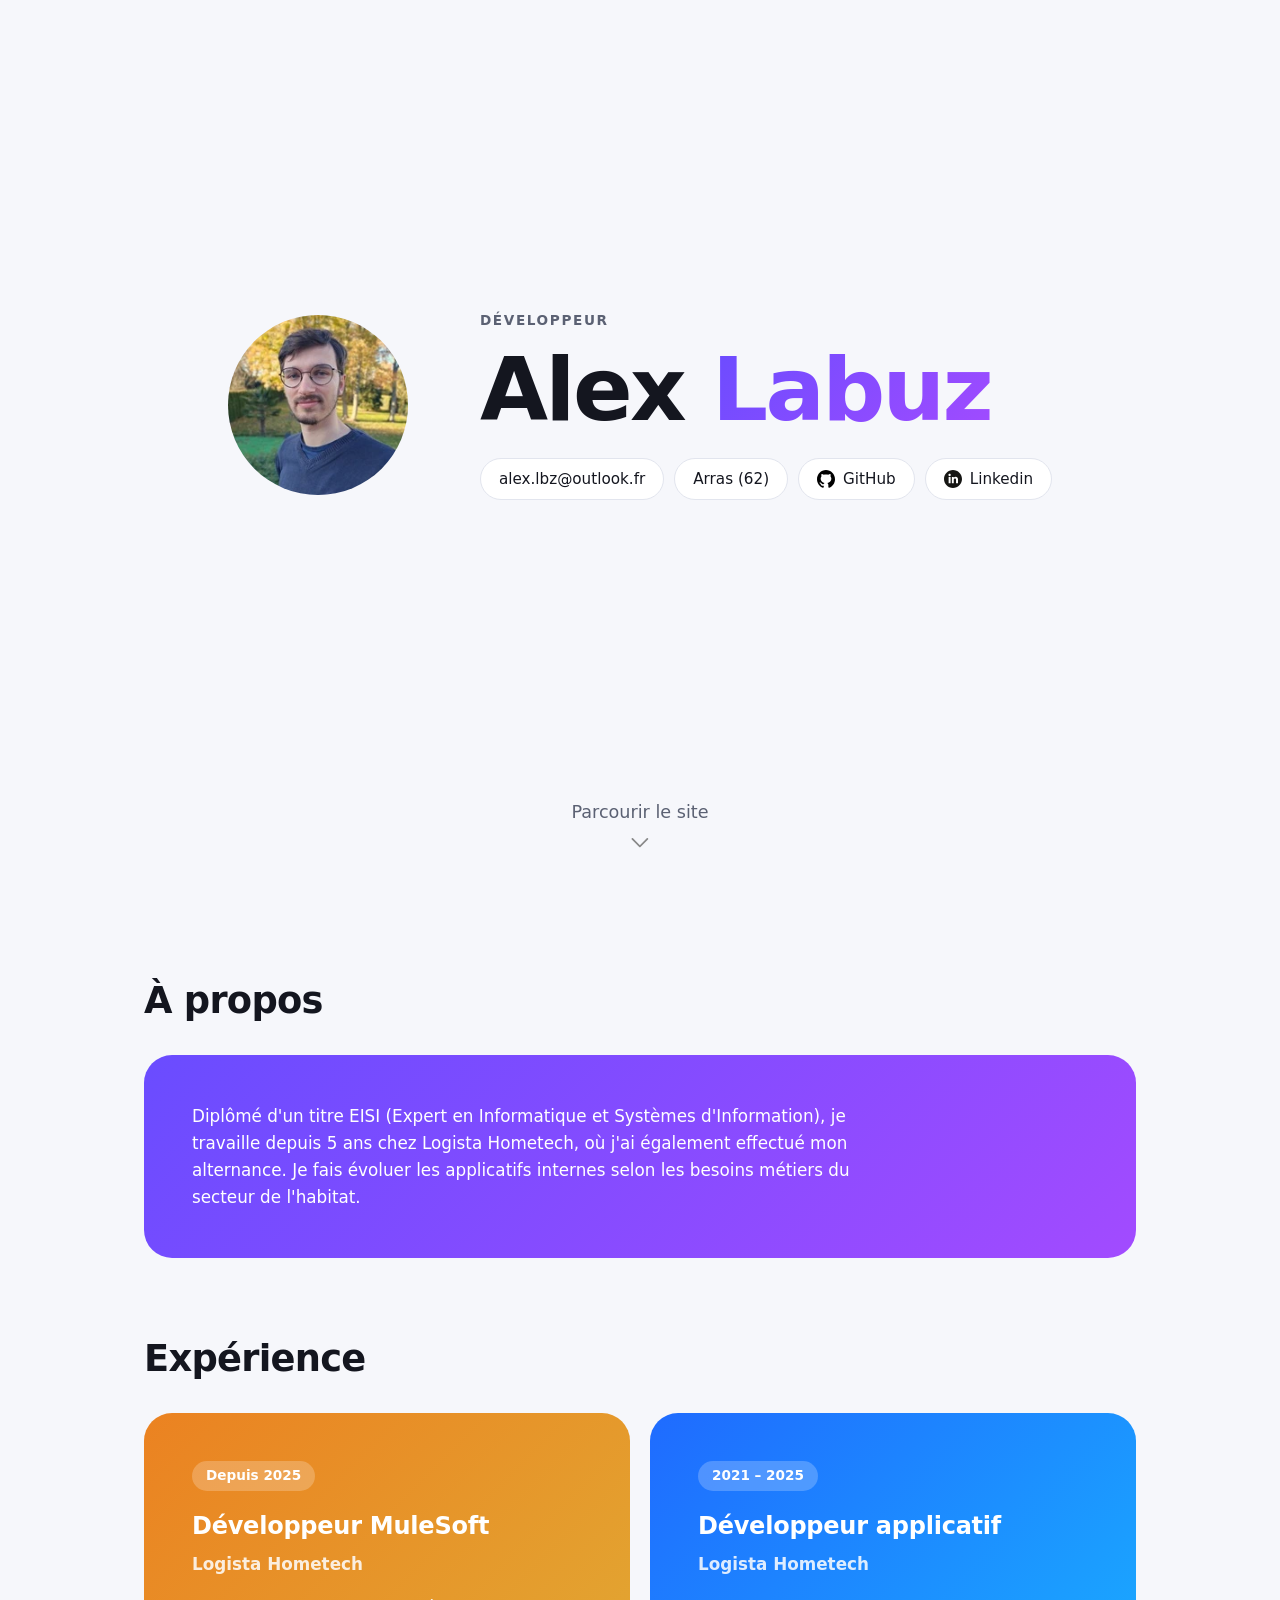
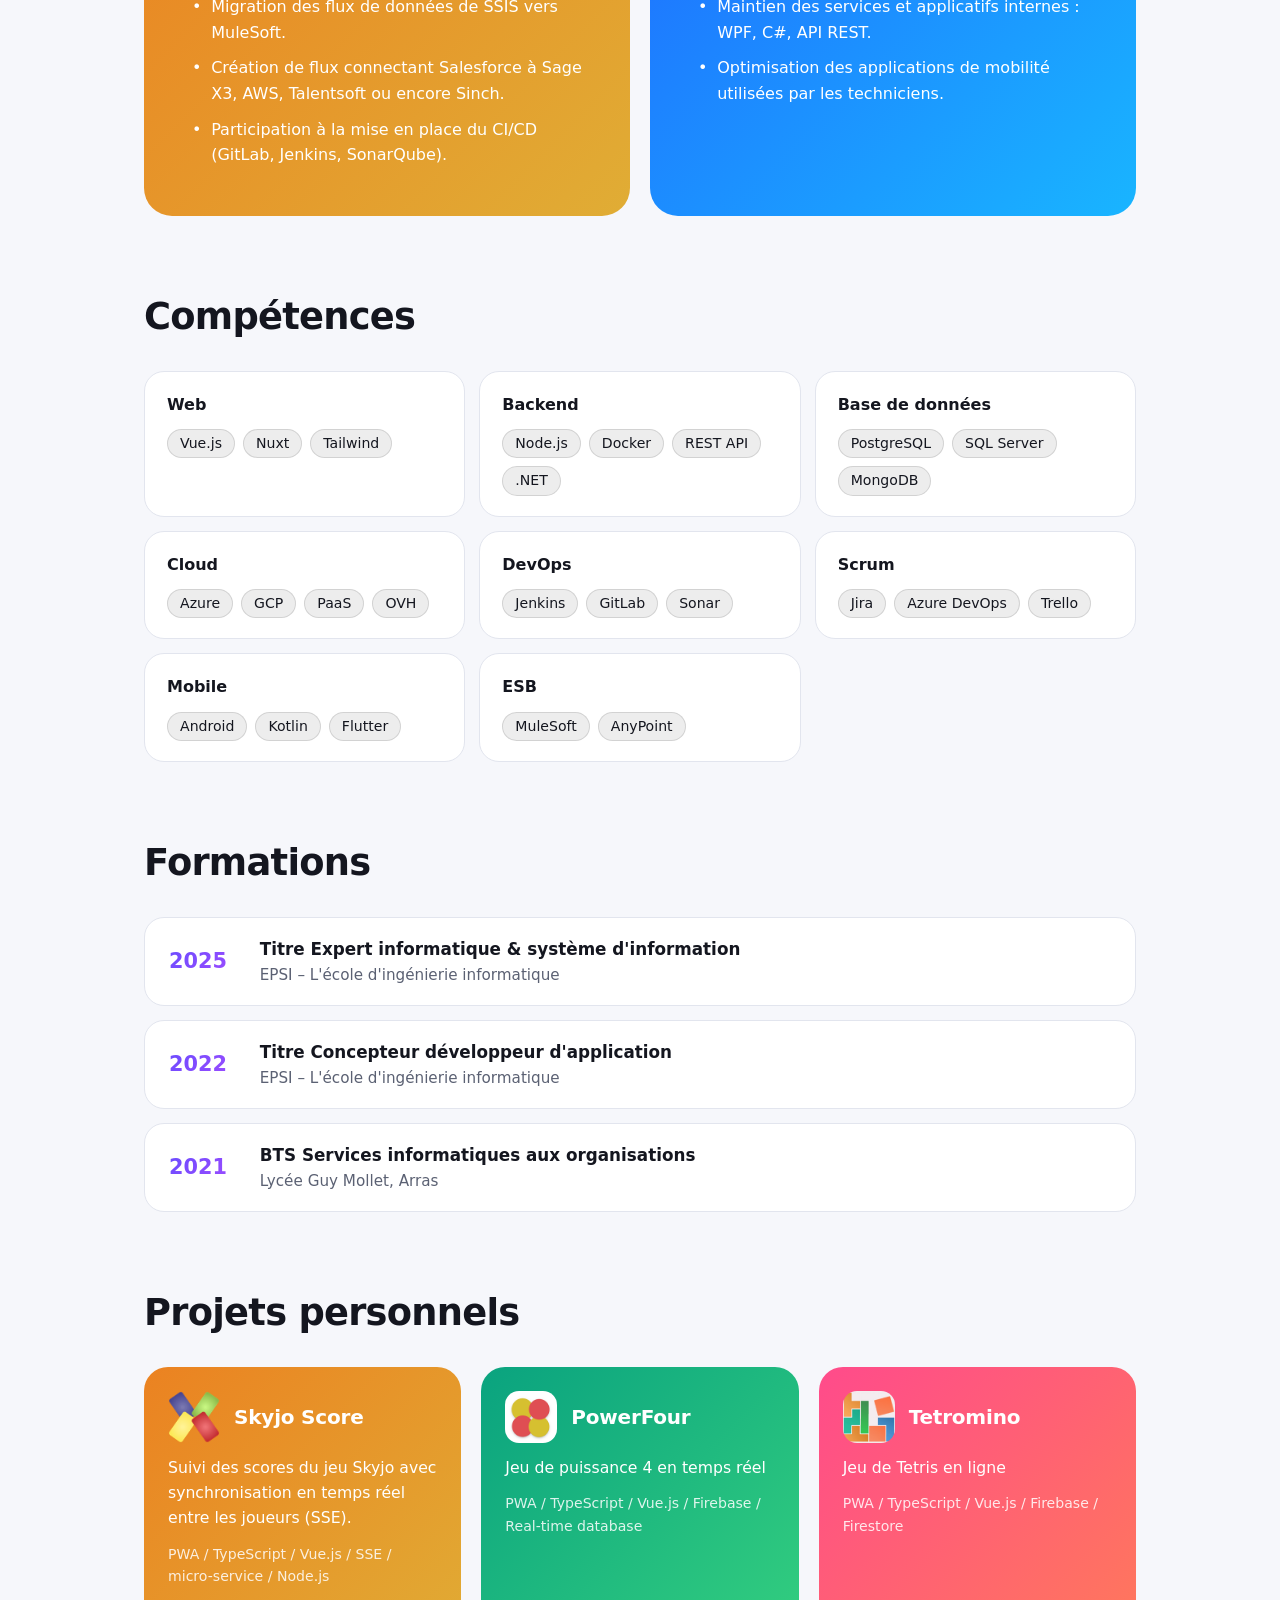
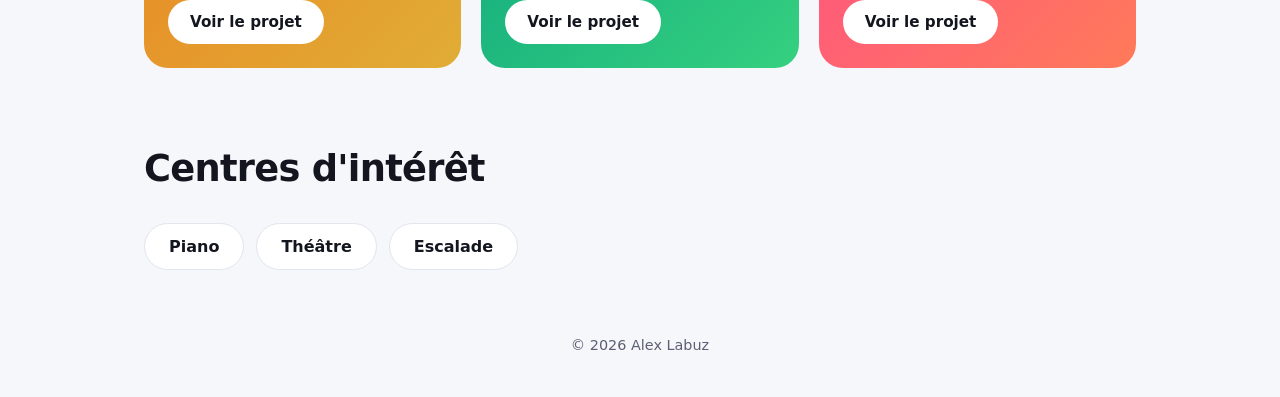
==== commit 89da0413: "Fix text" ====
--- a/index.html
+++ b/index.html
@@ -50,7 +50,7 @@
           <li>
             <a href="https://github.com/alexlabuz" target="_blank" rel="noopener" data-umami-event="click" data-umami-event-type="github">
               <img class="ico" src="./svg/github_logo.svg" alt="">
-              Github
+              GitHub
             </a>
           </li>
           <li>
--- a/style.css
+++ b/style.css
@@ -82,8 +82,8 @@
 
 .photo {
   flex: 0 0 auto;
-  width: clamp(150px, 18vw, 190px);
-  height: clamp(150px, 18vw, 190px);
+  width: clamp(150px, 18vw, 180px);
+  height: clamp(150px, 18vw, 180px);
   border-radius: 50%;
   object-fit: cover;
 }
@@ -385,7 +385,7 @@
 }
 
 .up_scroll.closed{
-  right: -44px;
+  right: -45px;
 }
 
 .up_scroll img{
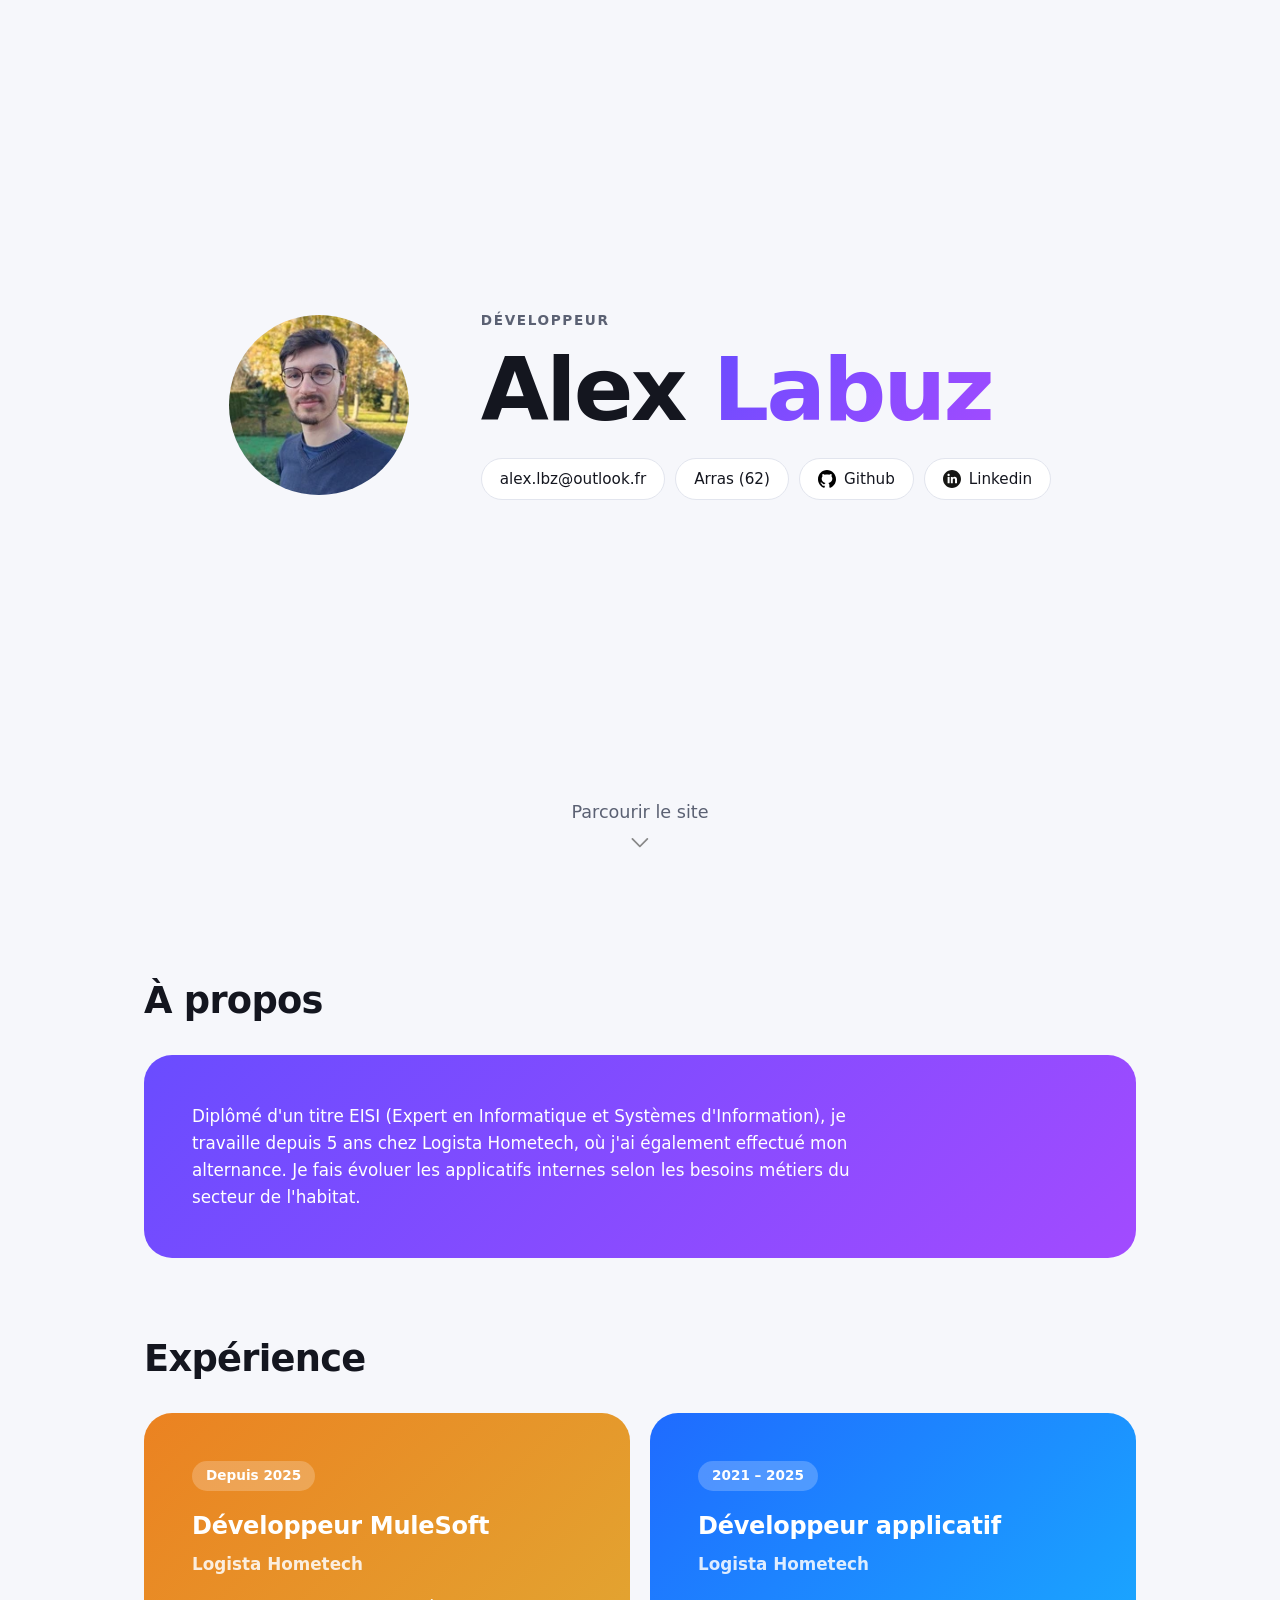
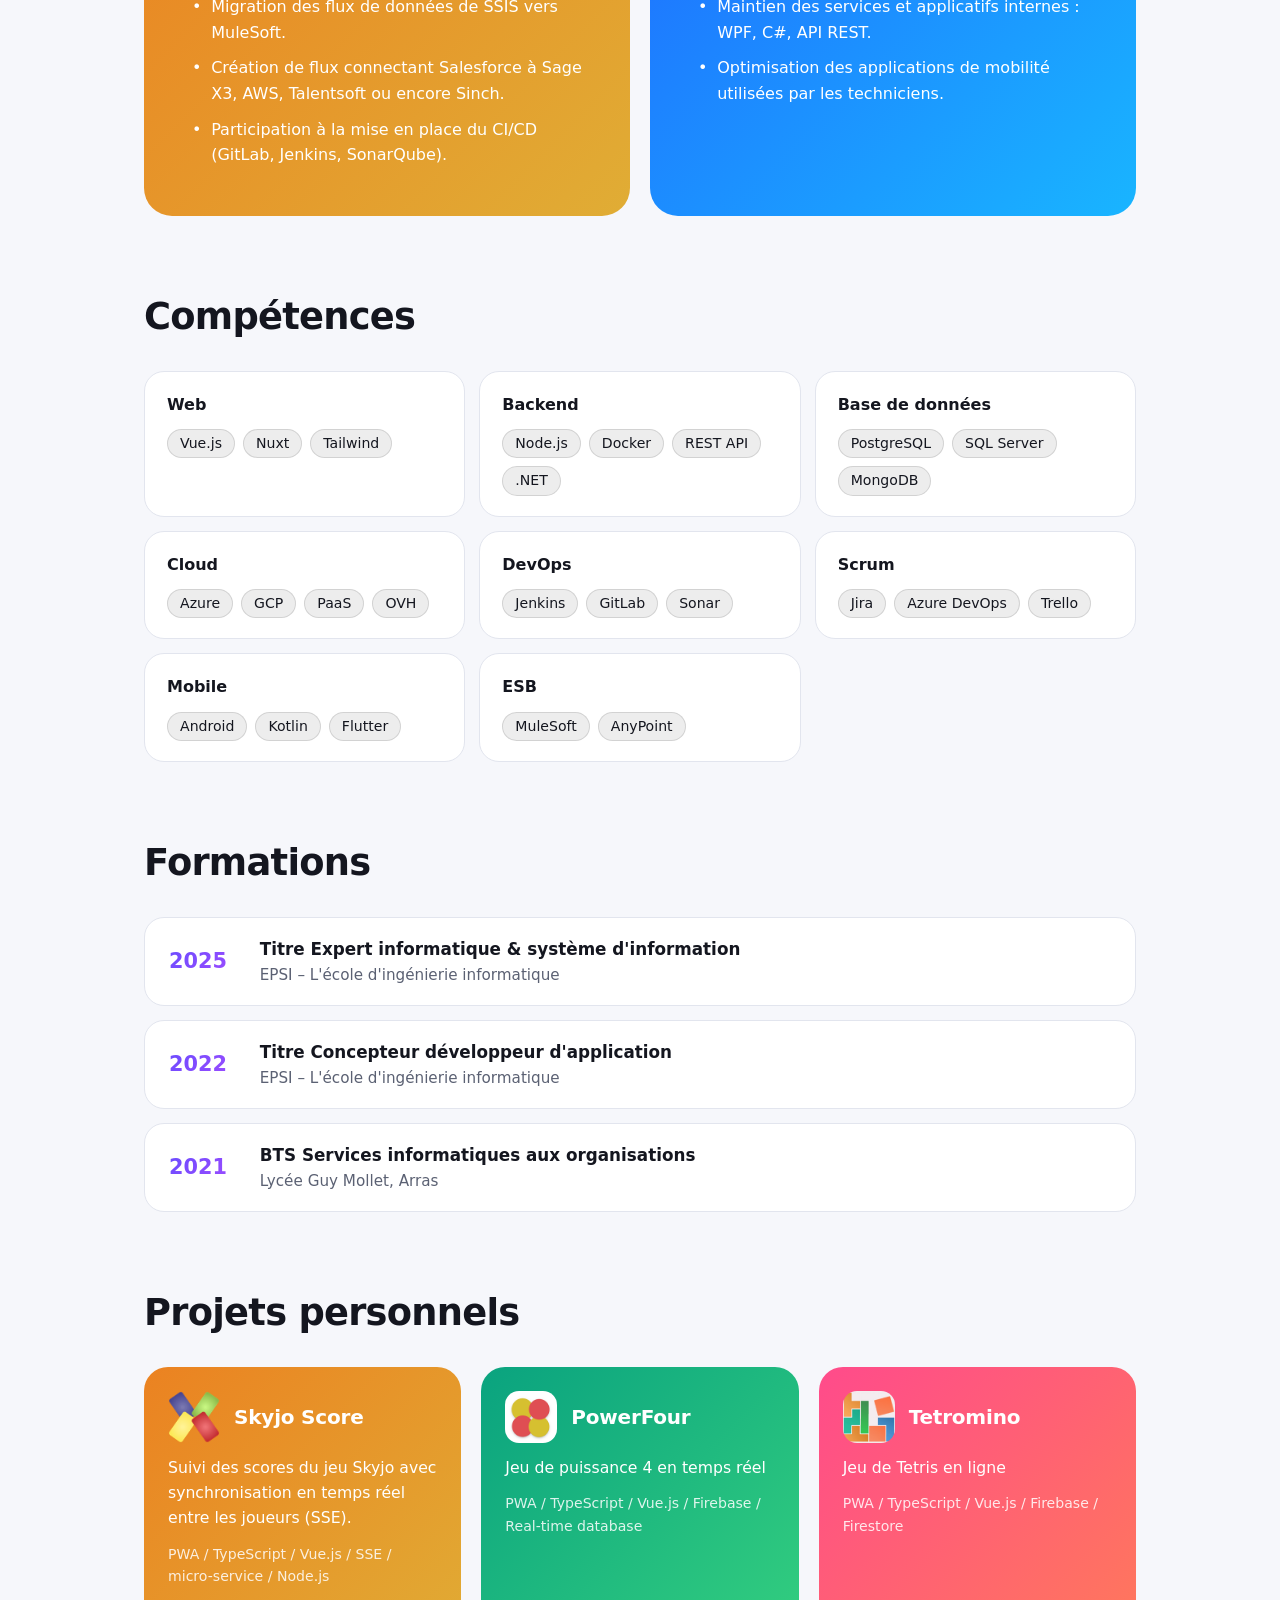
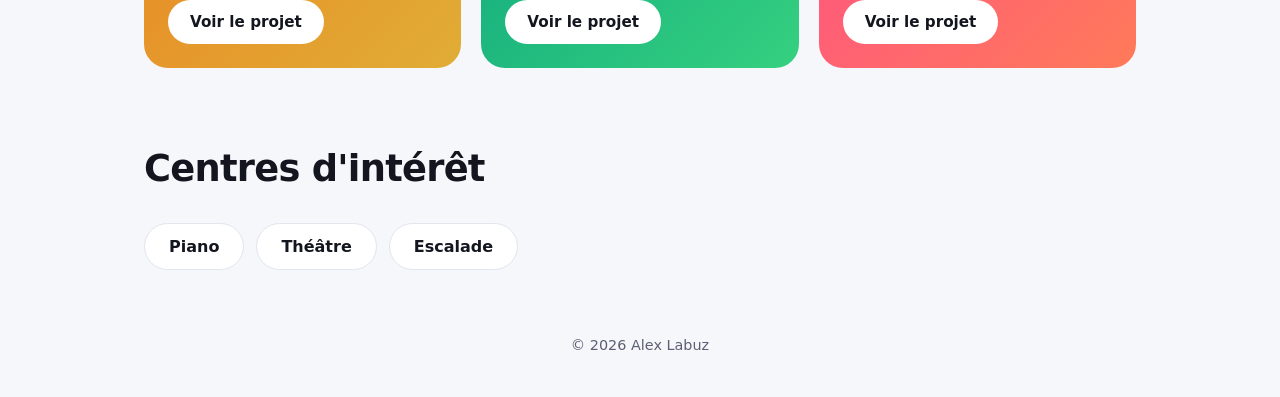
==== commit 111454d3: "fix url" ====
--- a/index.html
+++ b/index.html
@@ -50,7 +50,7 @@
           <li>
             <a href="https://github.com/alexlabuz" target="_blank" rel="noopener" data-umami-event="click" data-umami-event-type="github">
               <img class="ico" src="./svg/github_logo.svg" alt="">
-              GitHub
+              Github
             </a>
           </li>
           <li>
@@ -190,7 +190,7 @@
           </div>
           <p>Suivi des scores du jeu Skyjo avec synchronisation en temps réel entre les joueurs (SSE).</p>
           <p class="stack">PWA / TypeScript / Vue.js / SSE / micro-service / Node.js</p>
-          <a class="btn" href="https://allavi.fr" data-umami-event="click" data-umami-event-type="skyjoscore">Voir le projet</a>
+          <a class="btn" href="https://skyjoscore.allavi.fr" data-umami-event="click" data-umami-event-type="skyjoscore">Voir le projet</a>
         </article>
         <!-- ▲ fin du modèle ▲ -->
 
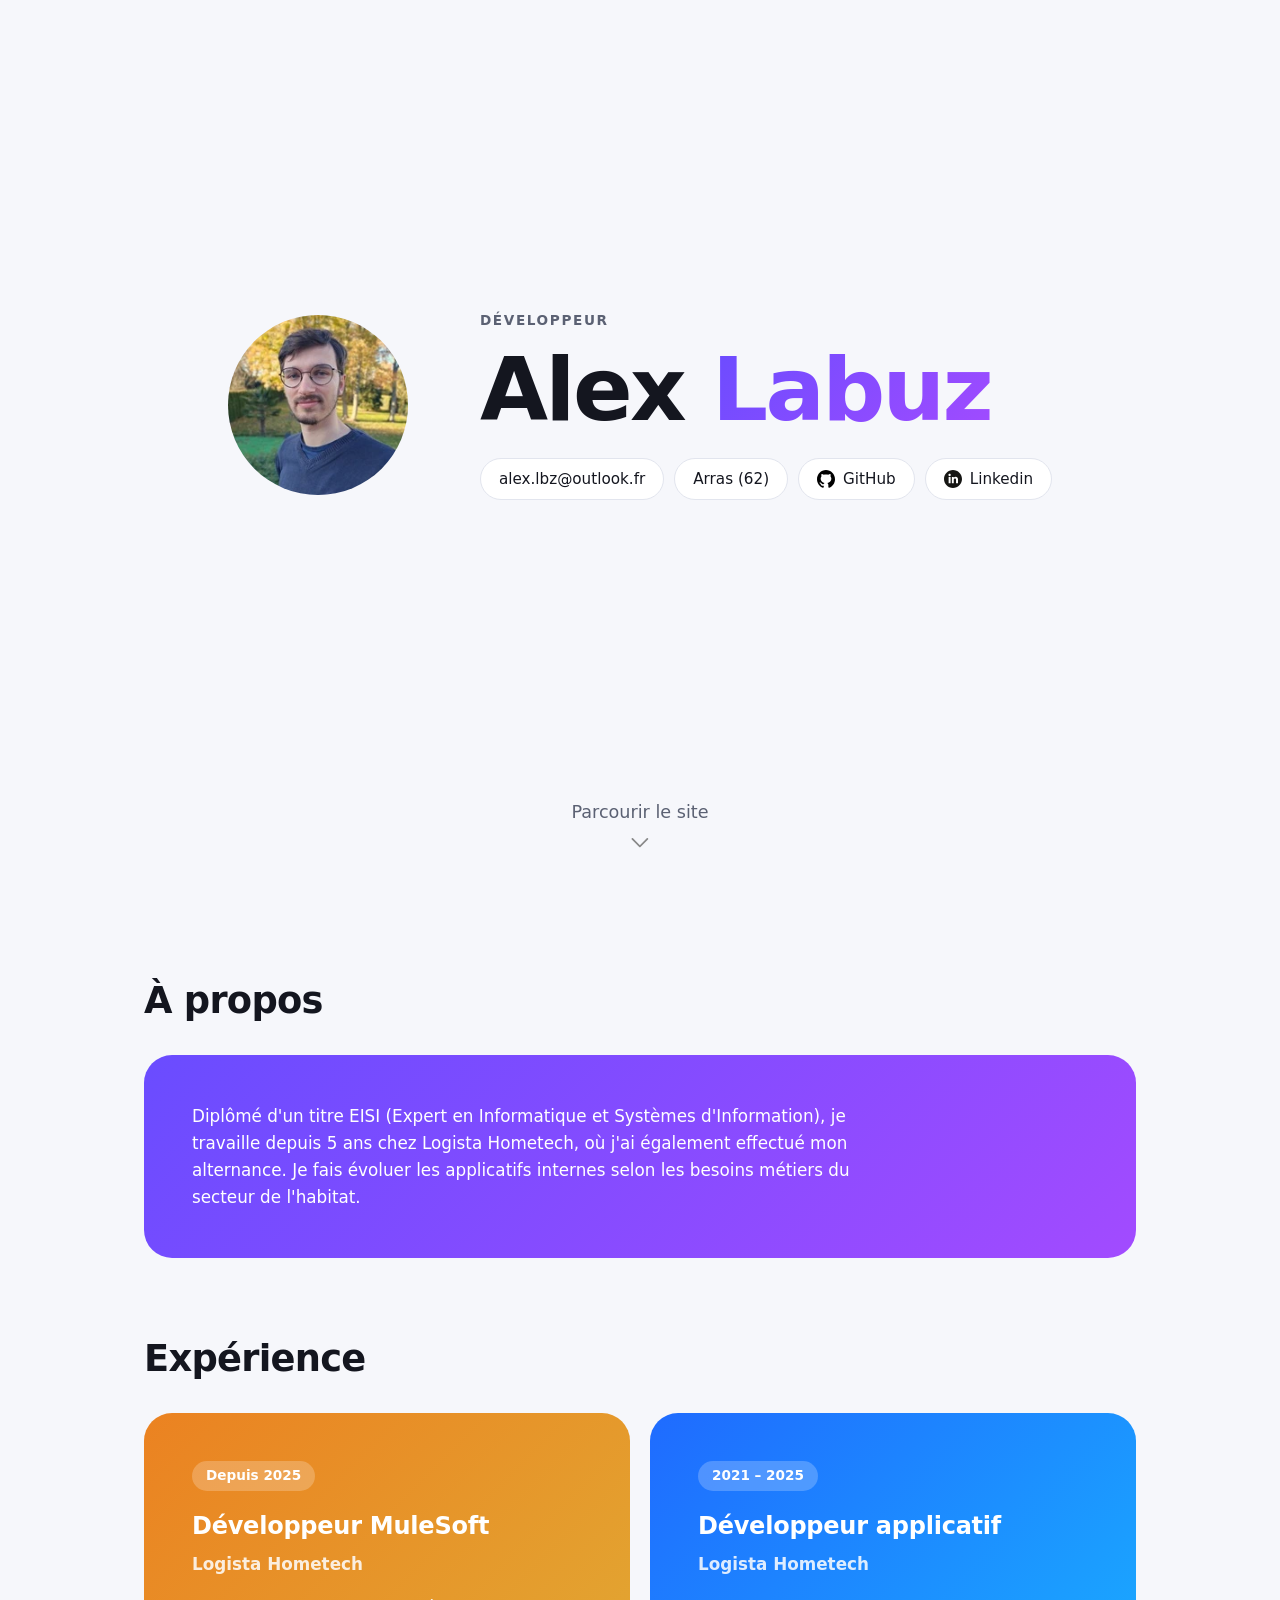
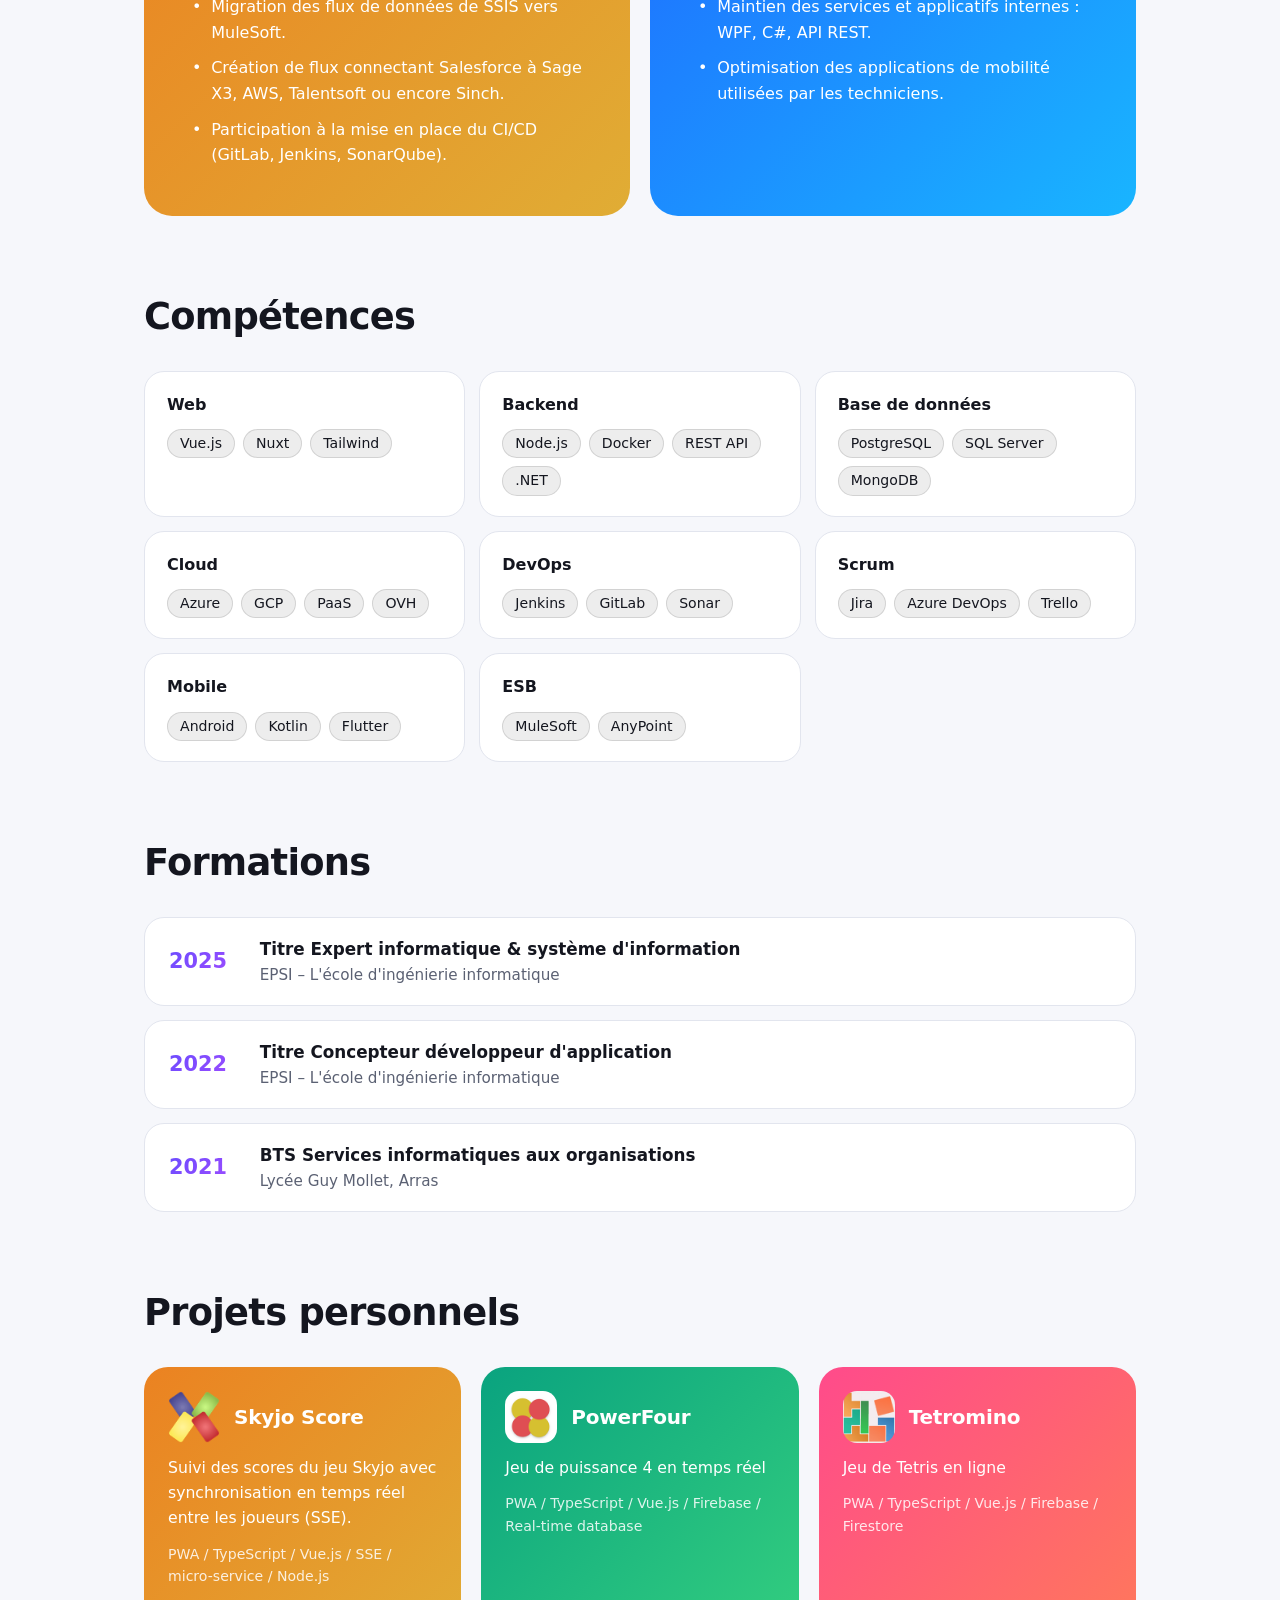
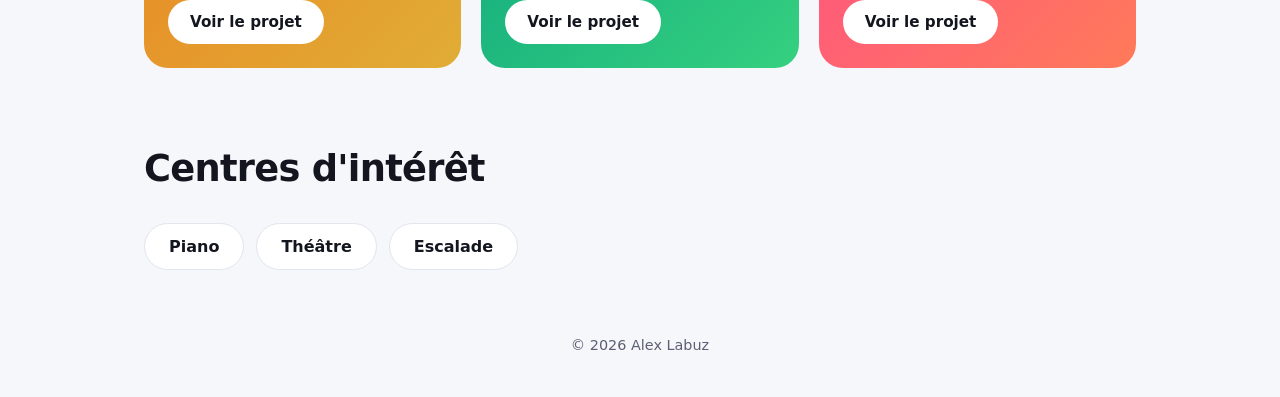
==== commit 021d7465: "Merge branch 'main' of https://github.com/alexlabuz/my_skills" ====
--- a/index.html
+++ b/index.html
@@ -50,7 +50,7 @@
           <li>
             <a href="https://github.com/alexlabuz" target="_blank" rel="noopener" data-umami-event="click" data-umami-event-type="github">
               <img class="ico" src="./svg/github_logo.svg" alt="">
-              Github
+              GitHub
             </a>
           </li>
           <li>
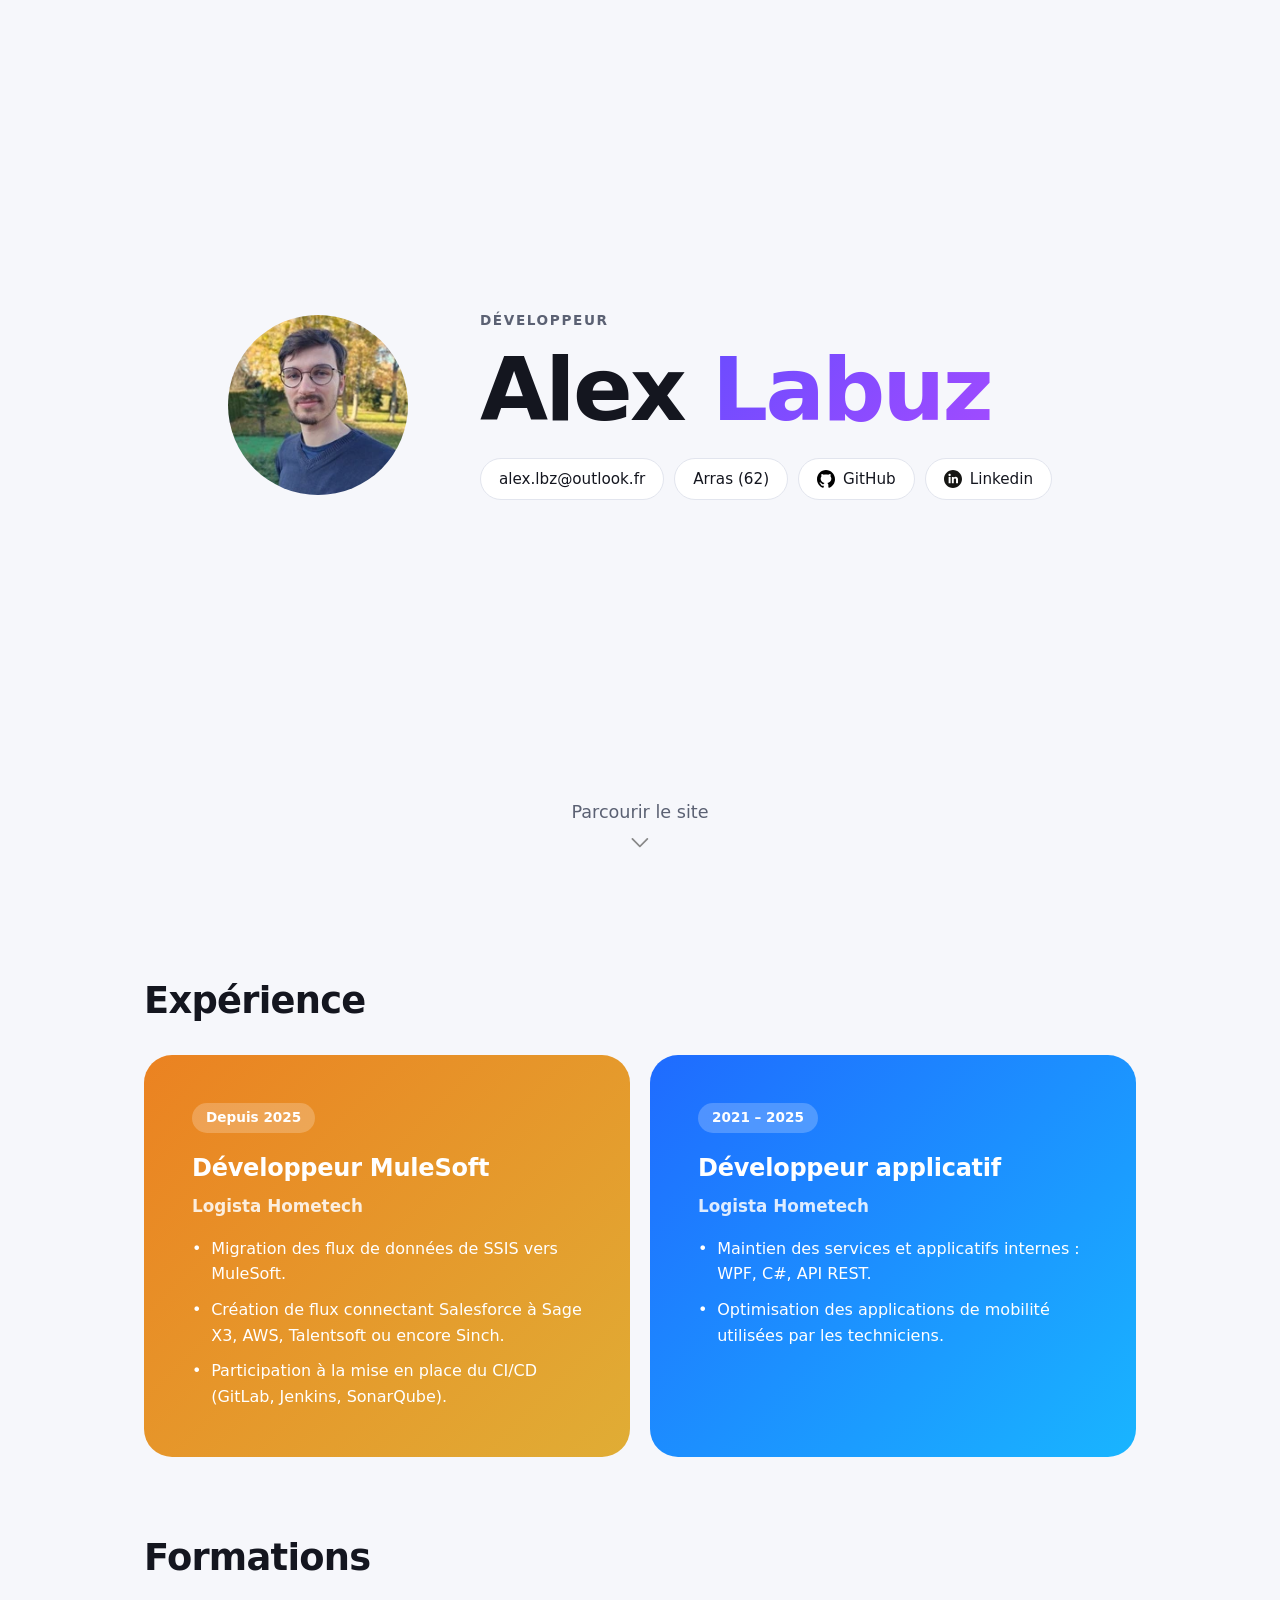
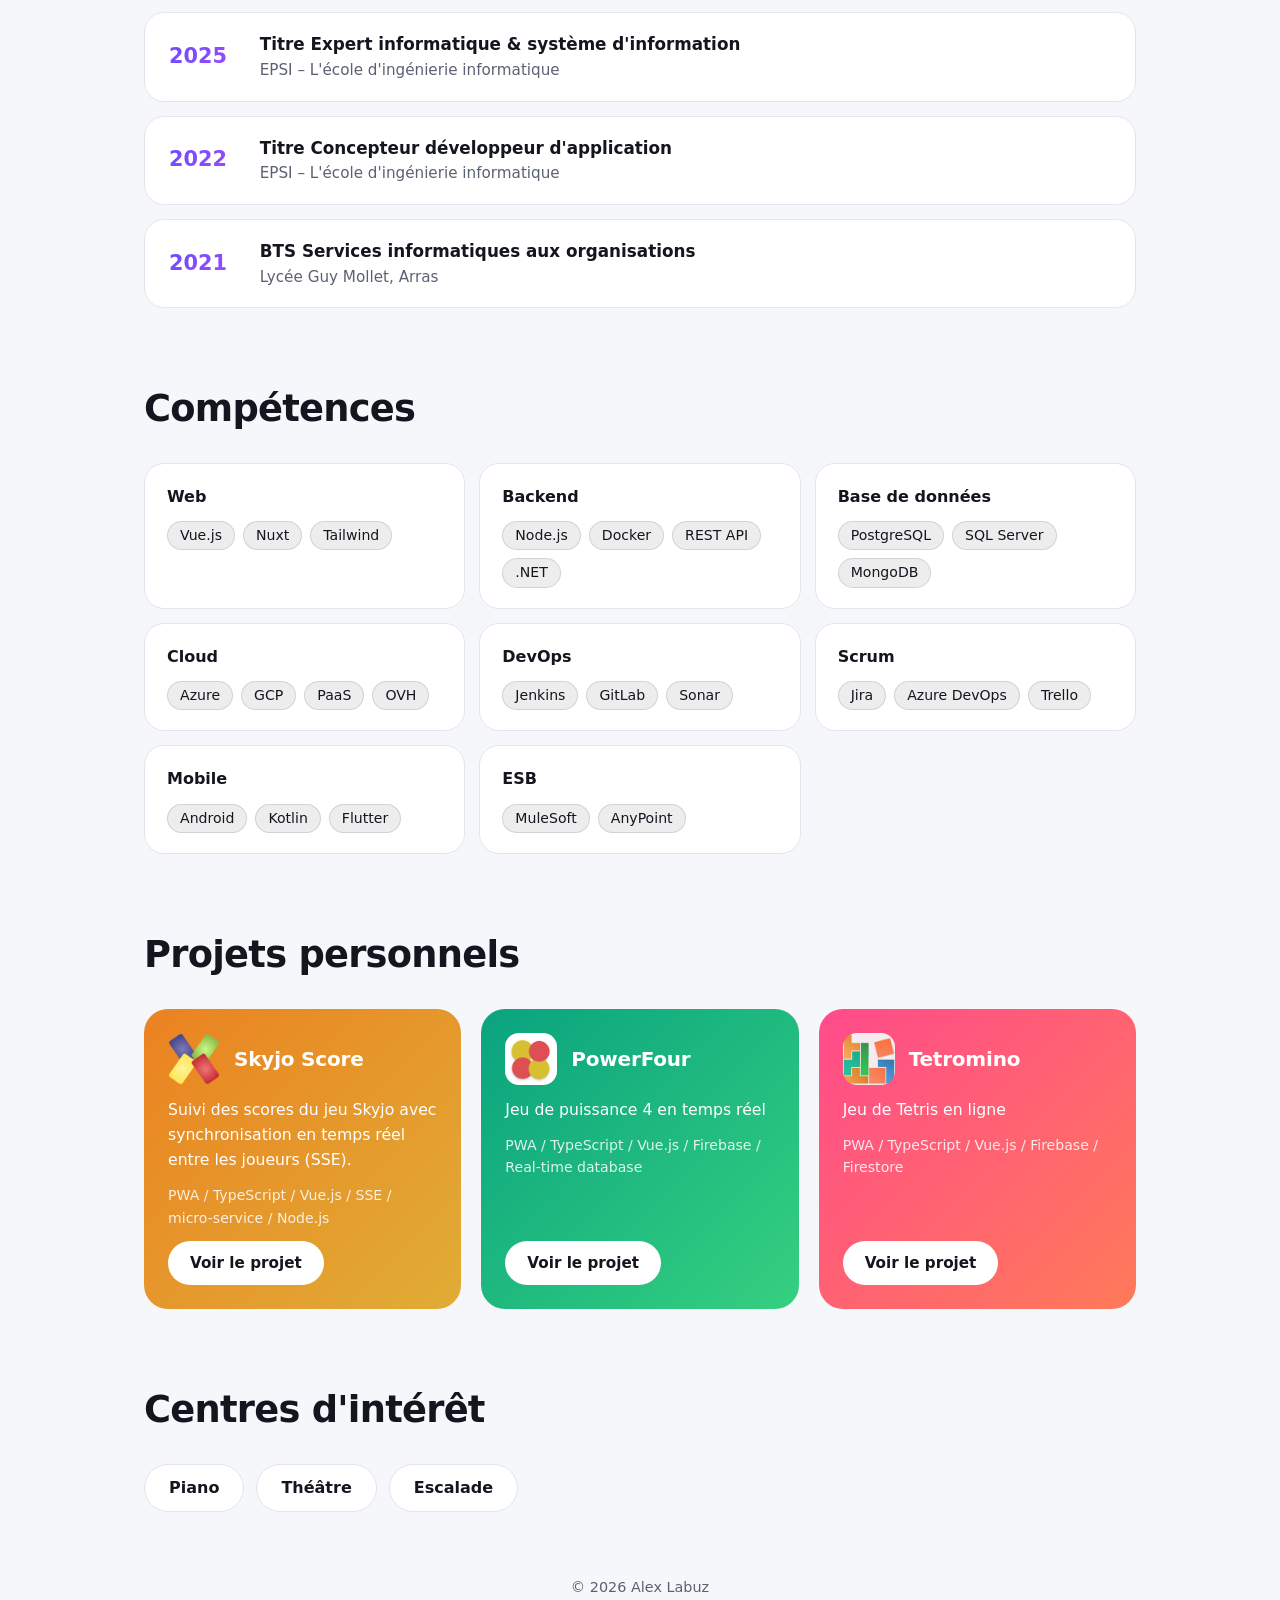
==== commit 90d2d997: "Quelque changement" ====
--- a/index.html
+++ b/index.html
@@ -5,7 +5,7 @@
   <meta name="viewport" content="width=device-width, initial-scale=1">
   <meta name="color-scheme" content="light dark">
   <title>Alex Labuz</title>
-  <meta name="description" content="Portfolio d'Alex Labuz, développeur Full-Stack : Vue.js, Node.js, .NET, MuleSoft.">
+  <meta name="description" content="Portfolio d'Alex Labuz, développeur : Vue.js, Node.js, .NET, MuleSoft.">
   <link rel="stylesheet" href="style.css">
   <link rel="icon" type="image/png" href="person.png" />
   <script defer src="https://umami.alexlabuz.fr/start.js" data-website-id="38d39261-a992-4c1c-b9b9-ffb3fb99ac56"></script>
@@ -63,7 +63,7 @@
       </div>
     </div>
 
-    <a class="scroll" href="#a-propos">
+    <a class="scroll" href="#experience">
       <p>Parcourir le site</p> 
       <img class="arrow" aria-hidden="true" src="./svg/down-arrow.svg" alt=""/>
     </a>
@@ -72,6 +72,7 @@
   <main>
 
     <!-- ============ À PROPOS ============ -->
+    <!--
     <section class="section" id="a-propos">
       <h2>À propos</h2>
       <div class="card c-violet">
@@ -82,6 +83,7 @@
         </p>
       </div>
     </section>
+    -->
 
     <!-- ============ EXPÉRIENCE ============ -->
     <section class="section" id="experience">
@@ -113,48 +115,6 @@
       </div>
     </section>
 
-    <!-- ============ COMPÉTENCES ============ -->
-    <section class="section" id="competences">
-      <h2>Compétences</h2>
-      <div class="skills">
-        <!-- ▼ MODÈLE : copie un bloc <div class="skill"> ; une techno = un <li> ▼ -->
-        <div class="skill">
-          <h3>Web</h3>
-          <ul class="tags"><li>Vue.js</li><li>Nuxt</li><li>Tailwind</li></ul>
-        </div>
-        <!-- ▲ fin du modèle ▲ -->
-
-        <div class="skill">
-          <h3>Backend</h3>
-          <ul class="tags"><li>Node.js</li><li>Docker</li><li>REST API</li><li>.NET</li></ul>
-        </div>
-        <div class="skill">
-          <h3>Base de données</h3>
-          <ul class="tags"><li>PostgreSQL</li><li>SQL Server</li><li>MongoDB</li></ul>
-        </div>
-        <div class="skill">
-          <h3>Cloud</h3>
-          <ul class="tags"><li>Azure</li><li>GCP</li><li>PaaS</li><li>OVH</li></ul>
-        </div>
-        <div class="skill">
-          <h3>DevOps</h3>
-          <ul class="tags"><li>Jenkins</li><li>GitLab</li><li>Sonar</li></ul>
-        </div>
-        <div class="skill">
-          <h3>Scrum</h3>
-          <ul class="tags"><li>Jira</li><li>Azure DevOps</li><li>Trello</li></ul>
-        </div>
-        <div class="skill">
-          <h3>Mobile</h3>
-          <ul class="tags"><li>Android</li><li>Kotlin</li><li>Flutter</li></ul>
-        </div>
-        <div class="skill">
-          <h3>ESB</h3>
-          <ul class="tags"><li>MuleSoft</li><li>AnyPoint</li></ul>
-        </div>
-      </div>
-    </section>
-
     <!-- ============ FORMATIONS ============ -->
     <section class="section" id="formations">
       <h2>Formations</h2>
@@ -174,6 +134,48 @@
           <div><h3>BTS Services informatiques aux organisations</h3><p>Lycée Guy Mollet, Arras</p></div>
         </li>
       </ul>
+    </section>
+    
+    <!-- ============ COMPÉTENCES ============ -->
+    <section class="section" id="competences">
+      <h2>Compétences</h2>
+      <div class="skills">
+        <!-- ▼ MODÈLE : copie un bloc <div class="skill"> ; une techno = un <li> ▼ -->
+        <div class="skill">
+          <h3>Web</h3>
+          <ul class="tags"><li>Vue.js</li><li>Nuxt</li><li>Tailwind</li></ul>
+        </div>
+        <!-- ▲ fin du modèle ▲ -->
+
+        <div class="skill">
+          <h3>Backend</h3>
+          <ul class="tags"><li>Node.js</li><li>Docker</li><li>REST API</li><li>.NET</li></ul>
+        </div>
+        <div class="skill">
+          <h3>Base de données</h3>
+          <ul class="tags"><li>PostgreSQL</li><li>SQL Server</li><li>MongoDB</li></ul>
+        </div>
+        <div class="skill">
+          <h3>Cloud</h3>
+          <ul class="tags"><li>Azure</li><li>GCP</li><li>PaaS</li><li>OVH</li></ul>
+        </div>
+        <div class="skill">
+          <h3>DevOps</h3>
+          <ul class="tags"><li>Jenkins</li><li>GitLab</li><li>Sonar</li></ul>
+        </div>
+        <div class="skill">
+          <h3>Scrum</h3>
+          <ul class="tags"><li>Jira</li><li>Azure DevOps</li><li>Trello</li></ul>
+        </div>
+        <div class="skill">
+          <h3>Mobile</h3>
+          <ul class="tags"><li>Android</li><li>Kotlin</li><li>Flutter</li></ul>
+        </div>
+        <div class="skill">
+          <h3>ESB</h3>
+          <ul class="tags"><li>MuleSoft</li><li>AnyPoint</li></ul>
+        </div>
+      </div>
     </section>
 
     <!-- ============ PROJETS PERSONNELS ============ -->
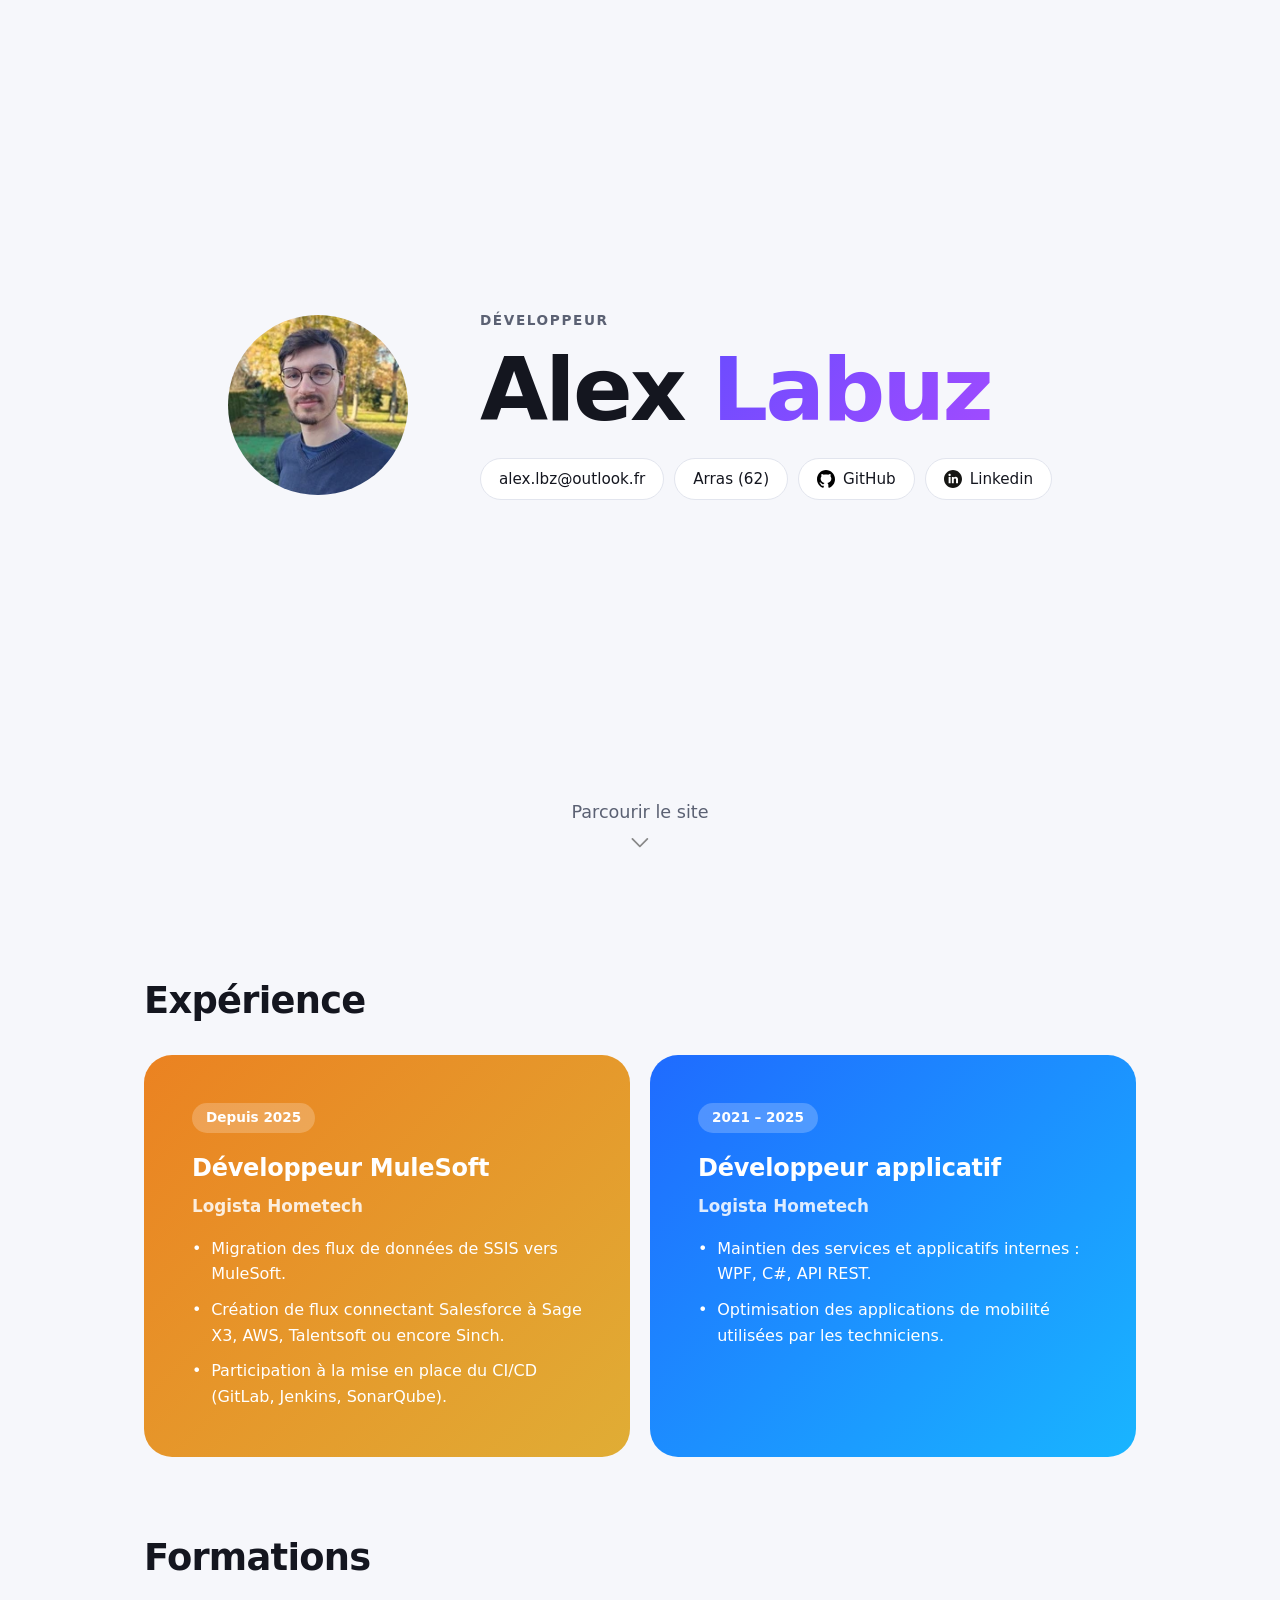
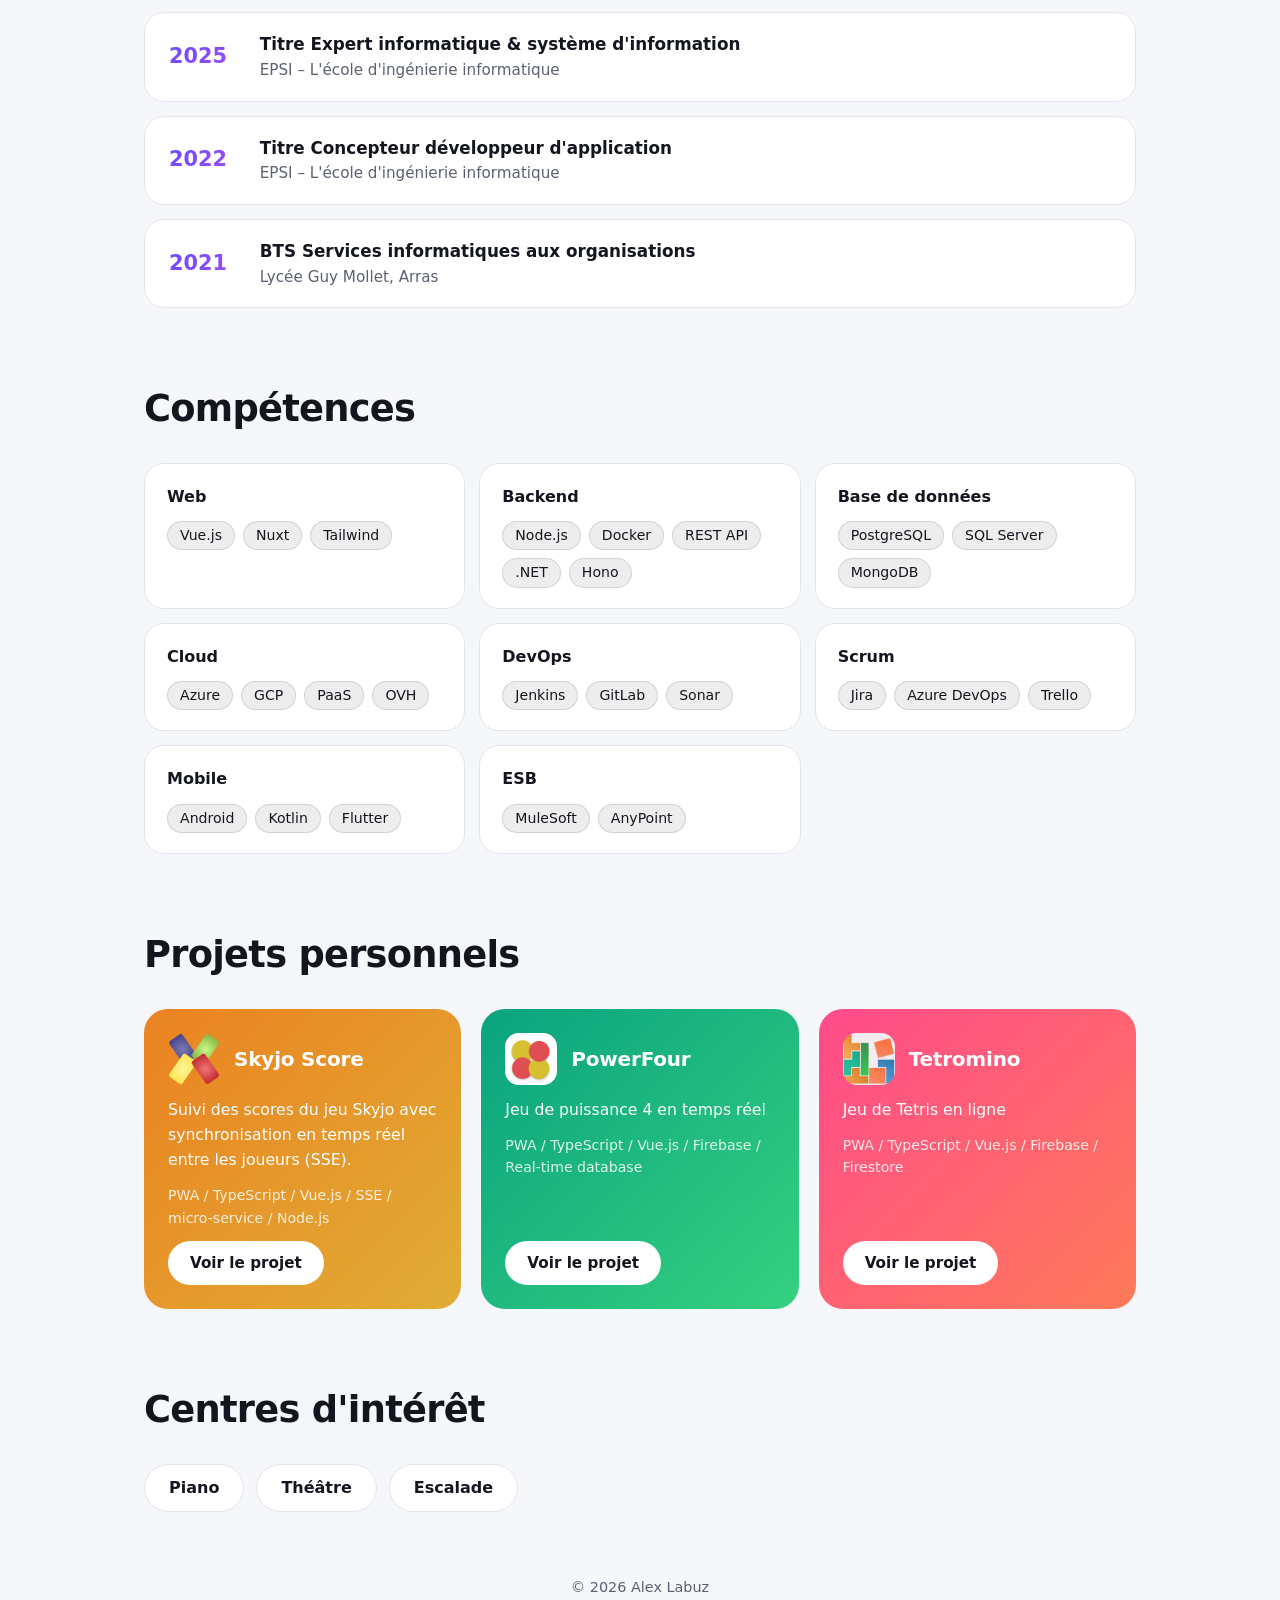
==== commit 74f89234: "Ajout hono compétence et ajustement bouton page up" ====
--- a/index.html
+++ b/index.html
@@ -149,7 +149,7 @@
 
         <div class="skill">
           <h3>Backend</h3>
-          <ul class="tags"><li>Node.js</li><li>Docker</li><li>REST API</li><li>.NET</li></ul>
+          <ul class="tags"><li>Node.js</li><li>Docker</li><li>REST API</li><li>.NET</li><li>Hono</li></ul>
         </div>
         <div class="skill">
           <h3>Base de données</h3>
--- a/style.css
+++ b/style.css
@@ -375,8 +375,8 @@
 .up_scroll{
     position: fixed;
     background: var(--violet);
-    bottom: .5em;
-    right: .5em;
+    bottom: .8em;
+    right: .8em;
     padding: 5px;
     border-radius: 8px;
     cursor: pointer;
